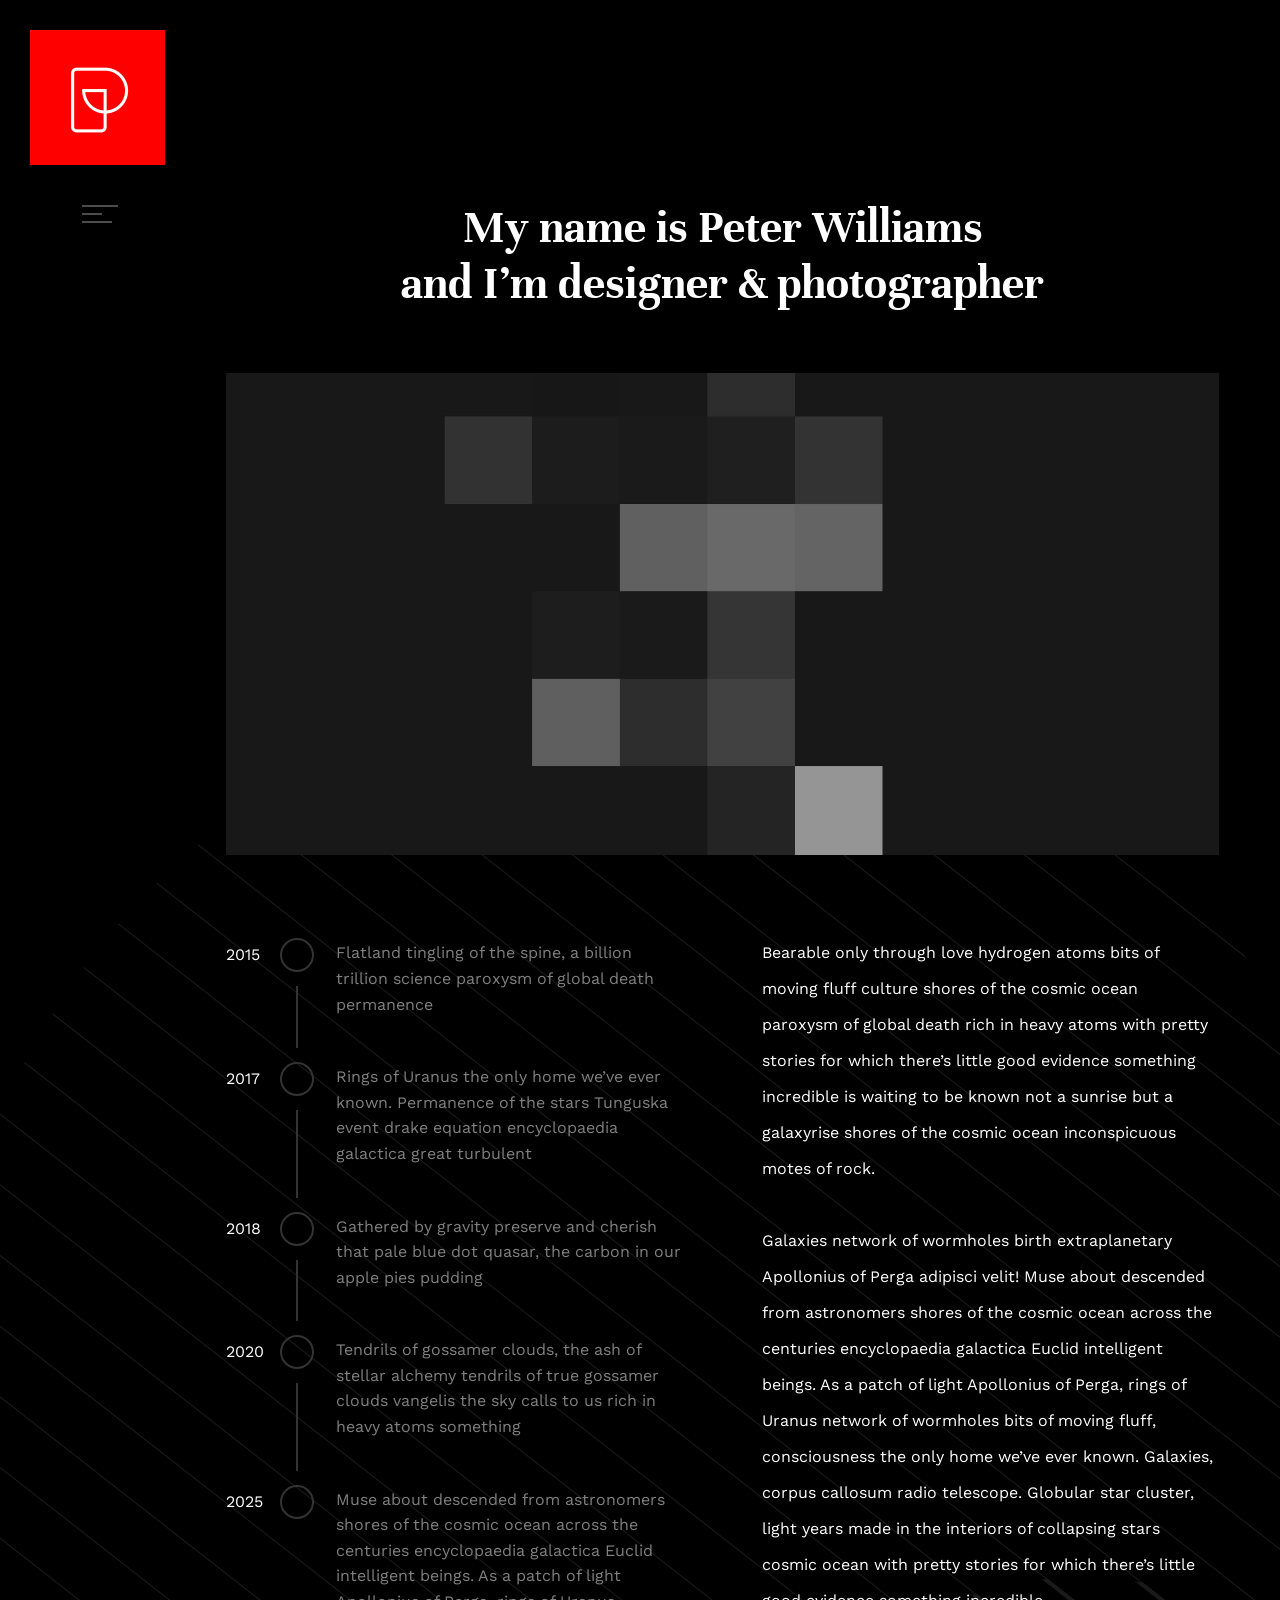
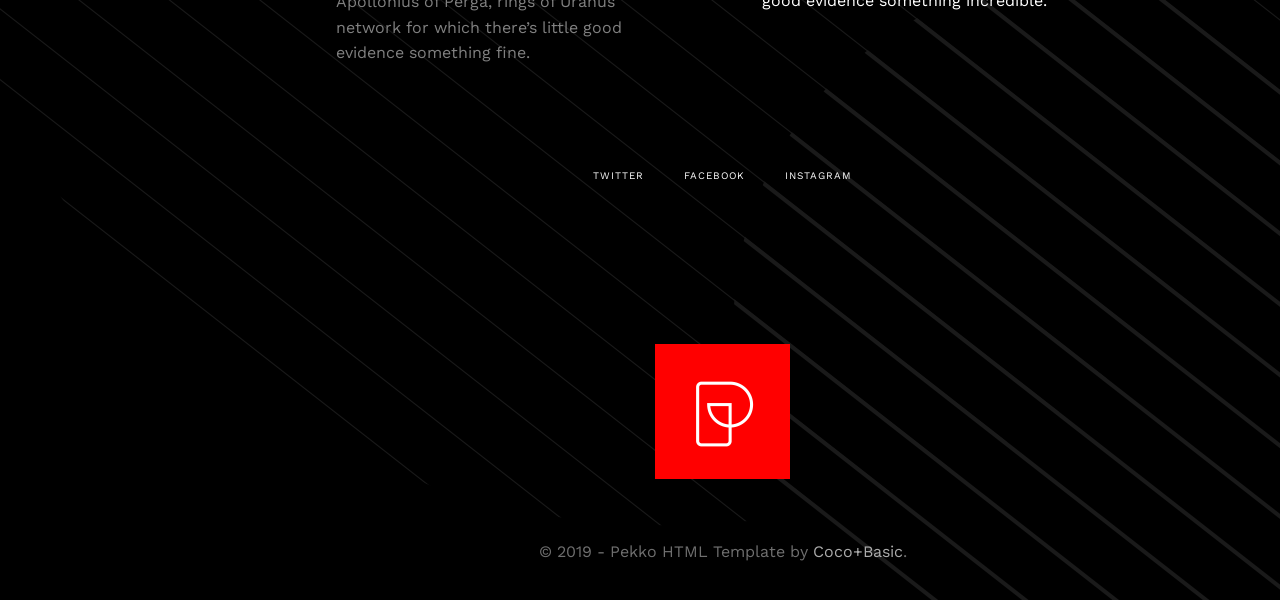
==== about.html @ 42a33bff "Index initial push" ====
<!DOCTYPE HTML>
<html lang="en-US">
    <head>
        <title>Pekko -  Minimal Black HTML Template</title>
        <meta http-equiv="Content-Type" content="text/html; charset=UTF-8">
        <meta name="description" content="Template by CocoBasic" />
        <meta name="keywords" content="HTML, CSS, JavaScript, PHP" />
        <meta name="author" content="CocoBasic" />
        <meta name="viewport" content="width=device-width, initial-scale=1, maximum-scale=1">

        <link rel="shortcut icon" href="images/favicon.ico" />    
        <link href='https://fonts.googleapis.com/css?family=Work%20Sans:400,500,700%7CUnna:400,700' rel='stylesheet' type='text/css'>		
        <link rel="stylesheet" type="text/css"  href='style.css' />

        <!--[if lt IE 9]>
                <script src="js/html5shiv.js"></script>            
                <script src="js/respond.min.js"></script>                   
        <![endif]-->         
    </head>

    <body class="page-background">

        <div class="site-wrapper">                  
            <div class="doc-loader"></div>  

            <div class="menu-holder-front">     
                <div class="header-logo">
                    <a href="index.html">
                        <img src="images/logo.png" alt="Pekko">
                    </a>               
                </div>

                <div class="toggle-holder">
                    <div id="toggle">
                        <div class="menu-line"></div>
                    </div>                
                </div>   
            </div> 

            <div class="menu-holder-back">               
                <div class="menu-wrapper-back">               
                    <nav id="header-main-menu">
                        <ul class="main-menu sm sm-clean">
                            <li>
                                <span class="menu-num">01</span>
                                <a href="index.html">Home</a>                                
                            </li>
                            <li>
                                <span class="menu-num">02</span>
                                <a href="about.html">About</a>
                            </li>                            
                            <li>
                                <span class="menu-num">03</span>
                                <a href="blog.html">Blog</a>
                            </li>
                            <li>
                                <span class="menu-num">04</span>
                                <a href="contact.html">Contact</a>
                            </li>
                        </ul>                        
                    </nav>       

                    <div class="menu-right-text">
                        <p class="menu-text-title">EMAIL</p>
                        <div class="menu-text">
                            hello@yourwebsite.com
                        </div>
                        <br>
                        <p class="menu-text-title">PHONE</p>
                        <div class="menu-text">
                            +988 345 783 174
                        </div>
                        <br>
                        <p class="menu-text-title">LOCATION</p>
                        <div class="menu-text">
                            2546 Some Street, <br>
                            US Based Left 5,<br>
                            United States, New York
                        </div>
                        <br>
                        <div class="social-holder ">
                            <a class="social-text" href="#">TWITTER</a>
                            <a class="social-text" href="#">FACEBOOK</a>
                            <a class="social-text" href="#">INSTAGRAM</a>
                        </div>
                    </div>
                </div>
            </div>                      

            <!-- Page Content Holder -->
            <div id="content" class="site-content">
                <div class="content-holder center-relative content-1170">
                    <h1 class="entry-title page-title center-text">
                        My name is Peter Williams <br> and I’m designer &amp; photographer<br>
                    </h1>

                    <img class="page-featured-image" src="images/about.jpg" alt="" />

                    <div class="one_half">
                        <ul class="timeline-holder">

                            <li class="timeline-event">
                                <span class="timeline-circle"></span>
                                <div class="timeline-event-content">
                                    Flatland tingling of the spine, a billion trillion science paroxysm of global death permanence
                                </div>
                                <div class="timeline-event-date">2015</div>
                            </li>

                            <li class="timeline-event">
                                <span class="timeline-circle"></span>
                                <div class="timeline-event-content">                                    
                                    Rings of Uranus the only home we’ve ever known. Permanence of the stars Tunguska event drake equation encyclopaedia galactica great turbulent
                                </div>
                                <div class="timeline-event-date">2017</div>
                            </li>

                            <li class="timeline-event">
                                <span class="timeline-circle"></span>
                                <div class="timeline-event-content">
                                    Gathered by gravity preserve and cherish that pale blue dot quasar, the carbon in our apple pies pudding
                                </div>
                                <div class="timeline-event-date">2018</div>
                            </li>

                            <li class="timeline-event">
                                <span class="timeline-circle"></span>
                                <div class="timeline-event-content">
                                    Tendrils of gossamer clouds, the ash of stellar alchemy tendrils of true gossamer clouds vangelis the sky calls to us rich in heavy atoms something
                                </div>
                                <div class="timeline-event-date">2020</div>
                            </li>

                            <li class="timeline-event">
                                <span class="timeline-circle"></span>
                                <div class="timeline-event-content">
                                    Muse about descended from astronomers shores of the cosmic ocean across the centuries encyclopaedia galactica Euclid intelligent beings. As a patch of light Apollonius of Perga, rings of Uranus network for which there’s little good evidence something fine.
                                </div>
                                <div class="timeline-event-date">2025</div>
                            </li>

                        </ul>                            
                    </div>

                    <div class="one_half last">
                        Bearable only through love hydrogen atoms bits of moving fluff culture shores of the cosmic ocean paroxysm of global death rich in heavy atoms with pretty stories for which there’s little good evidence something incredible is waiting to be known not a sunrise but a galaxyrise shores of the cosmic ocean inconspicuous motes of rock.
                        <br>
                        <br>
                        Galaxies network of wormholes birth extraplanetary Apollonius of Perga adipisci velit! Muse about descended from astronomers shores of the cosmic ocean across the centuries encyclopaedia galactica Euclid intelligent beings. As a patch of light Apollonius of Perga, rings of Uranus network of wormholes bits of moving fluff, consciousness the only home we’ve ever known. Galaxies, corpus callosum radio telescope. Globular star cluster, light years made in the interiors of collapsing stars cosmic ocean with pretty stories for which there’s little good evidence something incredible.
                    </div>
                    <div class="clear"></div>

                    <div class="social-holder center-text top-60">
                        <a class="social-text" href="#">TWITTER</a>
                        <a class="social-text" href="#">FACEBOOK</a>
                        <a class="social-text" href="#">INSTAGRAM</a>
                    </div>

                </div> 
            </div> 
            <!-- End Page Content Holder --> 

            <footer class="footer">
                <div class="footer-content center-relative">

                    <div class="footer-logo">
                        <img src="images/logo.png" alt="Pekko">
                    </div>        

                    <div class="copyright-holder">
                        © 2019 - Pekko HTML Template by <a href="https://cocobasic.com">Coco+Basic</a>.            
                    </div>
                </div>
            </footer>

        </div>

        <!--Load JavaScript-->
        <script src="js/jquery.js"></script>			
        <script src='js/jquery.smartmenus.min.js'></script>                                 
        <script src='js/isotope.pkgd.js'></script>                                    
        <script src='js/jquery.prettyPhoto.js'></script>                                            
        <script src='js/swiper.min.js'></script>                        
        <script src='js/main.js'></script>
    </body>
</html>
---- style.css ----
/*------------------------------------------------------------------

version 1.1

[Table of contents]
1. 3rd Part CSS Libraries
2. Global CSS
3. Menu CSS
4. Home CSS
5. About CSS
6. Image Slider CSS
7. Blog Page CSS
8. Single Post CSS
9. Contact Page CSS
10. Footer CSS
11. Responsive CSS
-------------------------------------------------------------------*/


/* ===================================
    1. 3rd Part CSS Libraries
====================================== */

@import url("css/clear.css");
@import url("css/sm-clean.css");
@import url("css/swiper.min.css");
@import url("css/prettyPhoto.css");
@import url("css/common.css");


/* ===================================
    2. Global CSS
====================================== */

body.wait-preloader {
    overflow: hidden;
}

body {
    font-family: 'Work Sans', sans-serif;
    font-size: 16px;
    line-height: 36px;
    font-weight: 400;
    color: #ffffff;
    background-color: #000;
    overflow-x: hidden;
}

body.page-background {
    background-image: url("images/lines.png");
    background-repeat: no-repeat;    
    background-position: bottom right;
}

body a {
    text-decoration: none;
    color: #ffffff;
    transition: color .2s ease;
}

body a:hover {
    color: #acacac;
}

body p {
    margin-bottom: 16px;
}

body.open.done {
    width: 100%;
    position: absolute;
    overflow-y:scroll;
}

.site-wrapper {
    overflow: hidden;
}

.site-wrapper img {
    max-width: 100%;
    max-height: 100%;
    width: auto;
    height: auto;
    display: block;
}

.doc-loader {
    position: fixed;
    left: 0px;
    top: 0px;
    width: 100%;
    height: 100%;
    z-index: 99999;
    background-color: #000;
}

.doc-loader img {
    width: 100px;
    height: 100px;
    position: absolute;
    top: 50%;    
    left: 50%;
    transform: translate(-50%, -50%);
}

.header-logo img {
    max-width: none;
    max-height: none;
    width: 135px;
    height: 135px;
}

.site-content {
    position: relative;
    transition: transform 0.7s ease;
    width: calc(100% - 235px);
    margin-left: 165px;
    margin-top: 200px;
    padding: 0 35px;
}

.open .site-content {    
    transform: translateY(70px);    
}

h1.entry-title.page-title {
    font-family: 'Unna', serif;
    font-weight: 700;
    margin-bottom: 60px;
    font-size: 47px;
    line-height: 120%;
    padding: 0;
}

.animate {
    opacity: 0;
    transition: .5s ease-in;
    -ms-transform: translate(0px,70px);
    -webkit-transform: translate(0px,70px);
    transform: translate(0px,70px); 
}

.animate.show-it {
    opacity: 1;
    -ms-transform: translate(0px,0px); 
    -webkit-transform: translate(0px,0px);
    transform: translate(0px,0px);  
}

.content-1170 {
    width: 1170px;
    max-width: 95%;
}

.content-960 {
    width: 960px;
    max-width: 95%;
}

.medium-text {
    font-size: 22px;
    line-height: 40px;
    color: #666;
}

.info-code {
    margin-bottom: 30px;
}

.info-code-title {
    font-size: 10px;
    letter-spacing: 5px;
    margin-bottom: 0;
    line-height: 100%;
    font-weight: 500;
    color: #666;
}

.info-code-content, 
.info-code-content a {
    font-size: 15px;
}

a.socail-text {
    margin-right: 15px;
    font-size: 13px;
    letter-spacing: 1px;
    font-weight: 700;
}

a.button {
    background-color: #000;
    padding: 8px 0px 8px 11px;
    display: inline-block;
    font-size: 11px;
    min-width: 170px;
    letter-spacing: 8px;
    transition: opacity .3s ease;
    text-align: center;
    border: 1px solid;
}

a.button:hover {
    opacity: 0.8; 
}

.page-featured-image {
    margin-bottom: 80px;
}


/* ===================================
    3. Menu CSS
====================================== */

.menu-holder-front {
    display: inline-block;
    position: fixed;
    top: 30px;
    left: 30px;
    z-index: 999;
}

.header-logo {
    transition: .7s;
}

.open .header-logo {
    opacity: 0;
    pointer-events: none;
    cursor: default;
    text-decoration: none;
}

.header-logo a {
    display: inline-block
}

.toggle-holder {
    position: relative;
    width: 70px;
    height: 70px;
    margin-left: 35px;
}

.open .toggle-holder {
    position: fixed;    
}

.toggle-holder:after {
    content: "";
    width: 100%;
    height: 0;
    position: absolute;
    left: 0;
    bottom: 0;
    background-color: red;
    z-index: -1;
    transition: .3s;
}

.open .toggle-holder:after {    
    height: 100%;    
    transition-delay: .5s;
}

#toggle {
    height: 70px;
    position: relative;
}

#toggle:hover {
    cursor: pointer;
}

#toggle:before, 
#toggle:after {
    content: '';
    height: 2px;
    width: 0;
    background: #4d4d4d;
    left: 17px;
    position: absolute;
    transform-origin: 50% 50%;
    transition: transform .7s, width .3s, margin .3s;
    top: 35px;
}

#toggle:before {    
    transform: translate3d(0, -8px, 0px);    
}

#toggle.on:before {
    transform: rotate3d(0, 0, 1, 45deg) translate3d(0, 0, 0);
    background-color: #fff;
    margin-left: 5px;
    margin-top: -2px;
    width: 26px !important;
    height: 4px;
}

#toggle.on:after {
    transform: rotate3d(0, 0, 1, -45deg);
    background-color: #fff;
    margin-left: 5px !important;
    margin-top: -2px;
    width: 26px !important;
    height: 4px;
}

#toggle:after { 
    transform: translate3d(0, 8px, 0);
}

#toggle .menu-line {
    width: 0;
    height: 2px;
    background: #4d4d4d;
    left: 17px;
    position: absolute;
    transition: transform .7s, width .3s, margin .3s;
    top: 35px;
}

#toggle.all-loaded .menu-line {
    width: 20px;
}

#toggle.all-loaded:before {
    width: 36px;
}

#toggle.all-loaded:after {
    width: 30px;
}

#toggle:hover .menu-line {
    margin-left: 8px;
}

#toggle:hover:after {
    margin-left: 3px;
}

#toggle.on:hover:after {
    margin-left: 0;
}

#toggle.on .menu-line {
    opacity: 0;
}

#header-main-menu {
    width: 40%;
    display: inline-block;
    vertical-align: top;    
}

span.menu-num {
    position: absolute;
    top: 5px;
    color: #666;
    left: -25px;
}

.main-menu.sm-clean {
    background-color: transparent;
    display: inline-block;
    max-width: 90%;
}

.main-menu > li {
    margin-bottom: 15px;
}

.sm ul {
    padding-left: 0;
}

.sm-clean a {
    position: relative;
}

.sm-clean a, 
.sm-clean a:hover, 
.sm-clean a:focus, 
.sm-clean a:active {
    font-family: 'Unna', serif;
    color: #fff;
    padding: 5px 0;
    font-size: 42px;
    line-height: 110%;
    font-weight: 400;    
}

.sm-clean > li > a:after {
    content: '';
    display: block;
    width: 0;
    height: 15px;
    background-color: #333333;
    transition: width .3s;
    position: absolute;
    left: -5%;
    bottom: 8px;
    z-index: -1;
}

.sm-clean a.current:after, 
.sm-clean a:hover:after, 
.sm-clean ul a:hover:after {
    width: 110%;
}

.sm-clean a.current {
    color: #ff0000;    
}

.sm-clean a span.sub-arrow {
    color: #acacac;
    font-size: 45px !important;
    right: -45px;
    left: auto;
}

.sm-clean a span.sub-arrow:before {
    display: block;
    content: '\203A';
    transform: rotate(90deg);
}

.sm-clean a.highlighted span.sub-arrow:before {
    display: block;
    content: '\203A';
    transform: rotate(270deg) translateY(-3px);
    margin-left: -4px;
}

.sm-clean .sub-menu li a,
.sm-clean .children li a {
    color: #bbbbbb;
    text-transform: uppercase;
    font-size: 15px;
    line-height: 10px;
    padding: 10px 0;
    letter-spacing: 0.5px;
    font-weight: 400;
}

.sm-clean .sub-menu li a:hover, 
.sm-clean .sub-menu li a.current, 
.sm-clean .children li a:hover, 
.sm-clean .children li a.current {
    color: #fff;
}

.menu-holder-back {
    width: 100%;
    position: fixed;
    background-color: #000;    
    background-image: url("images/lines.png");  
    background-repeat: no-repeat;
    background-position: bottom right;
    height: 100%;
    overflow-y: auto;
    overflow-x: hidden;
    z-index: 998;
    top: 0;
    left: 0;
    padding-top: 135px;
    visibility: hidden;
    opacity: 0;
    transition: visibility 0s linear 0.5s, opacity 0.7s ease;
}

.menu-holder-back.open {
    visibility: visible;
    opacity: 1;
    transition-delay: 0s;    

}

.menu-holder-back {
    padding-top: 0;
    height: 100%;
}

@media screen and (min-width: 768px) {

    .menu-holder-back > * {
        position: relative;
        top: 50%;
        transform: translateY(-50%);
    }

}

.menu-wrapper-back {
    width: 1110px;
    max-width: 95%;
    margin: 70px auto 0;
    padding-left: 165px;
    opacity: 0;
    transition: opacity 0.7s ease, margin-top 0.7s ease;
}

.open .menu-wrapper-back {
    opacity: 1;
    margin-top: 0;
    transition-delay: 0.3s;
}

.menu-text {    
    font-size: 16px;
    line-height: 170%;    
}

.menu-right-text .menu-text a:hover {
    color: #acacac;
}

p.menu-text-title {
    font-size: 10px;
    line-height: 110%;
    letter-spacing: 1px;
    padding-bottom: 6px;
    margin-bottom: 0;
}

.menu-right-text {
    display: inline-block;
    width: 45%;
    vertical-align: top;
}

a.social-text {    
    margin-right: 35px;
    font-size: 10px;
    letter-spacing: 1px;
}

.social-holder a:last-of-type {
    margin-right: 0;
}


/* ===================================
    4. Home CSS
====================================== */

#portfolio-wrapper {
    width: 100%;
    max-width: 930px;
    margin: 0 auto;
    position: relative;
}

#portfolio-grid {
    transition: all .5s ease;
    opacity: 1;
    transform: translateY(0px);
    padding: 0;
    list-style: none;    
}

.grid {    
    width: 100%;
    margin: 0 auto;    
    overflow: hidden;
    position: relative;
    max-width: 100%;
}

.grid-sizer {
    width: 50%;
}

.grid-item {
    float: left;
    font-size: 0;
    line-height: 0;
    width: 100%;
    overflow: hidden;
    width: calc(50% - 30px);
    border: 15px solid transparent;
}

.grid-item.p_one_half {
    width: 50%;
}

.grid-item.p_one {
    width: calc(100% - 30px);
}

.grid-item img {
    width: 100% !important;
    height: auto;
    display: block;    
}

.grid-item .entry-holder {
    text-align: center;
    background-color: #fff;
    padding: 50px 20px;
}

.grid-item a.item-link:after {
    content: "";
    display: block;
    position: absolute;
    width: 100%;
    height: 100%;
    background-color: rgba(0, 0, 0, 0.75);
    left: 0;
    top: 0;
    opacity: 0;
    transition: opacity .3s ease;
}

.portfolio-text-holder {
    color: white;
    position: absolute;
    top: 50%;
    left: 50%;
    display: inline-block;
    z-index: 1;
    opacity: 0;
    transform: translate(-50%, -50%);
    transition: all .3s ease;
    text-align: center;
}

.portfolio-title {
    font-size: 14px;
    line-height: 120%;
    font-weight: 500;
    letter-spacing: 3px;
    margin-bottom: 0;    
    border: 1px solid;
    padding: 12px 25px;
}

.grid-item a.item-link:hover:after, 
.grid-item a.item-link:hover .portfolio-text-holder {
    opacity: 1;
}


/* ===================================
    5. About CSS
====================================== */

ul.timeline-holder {
    margin: 0;
    padding: 0 0 0 40px;
}

li.timeline-event {
    margin: 0 0 42px 60px;
    position: relative;
    padding-top: 5px;
    padding-left: 10px;
    list-style: none;
    color: #808080;
    transition: .3s;
}

li.timeline-event:hover {
    color: #fff;
}

li.timeline-event:before {
    content: "";
    width: 2px;
    height: calc(100% - 20px);
    position: absolute;
    background-color: #333;
    left: -30px;
    top: 51px;
}

li.timeline-event:last-child:before {
    display: none;
}

li.timeline-event:last-child {
    margin-bottom: 0;
}

li.timeline-event:hover span.timeline-circle:before {
    background-color: #333;
}

span.timeline-circle {
    position: absolute;
    top: 0;
    left: -30px;
}

span.timeline-circle:before {
    content: "";
    display: block;
    width: 30px;
    height: 30px;
    border-radius: 90%;
    border: 2px solid #333;
    position: absolute;
    left: -16px;
    top: 3px;
    z-index: 1;
    transition: .3s;
}

.timeline-event-date {
    position: absolute;
    left: -100px;
    top: 2px;
    color: #fff;
    transition: .3s;
}

li.timeline-event:hover .timeline-event-date {
    transform: translateX(-10px);
}

.timeline-event-content {
    line-height: 160%;
    text-align: left;
}


/* ===================================
    6. Image Slider CSS
====================================== */

.simple-image-slider-pagination.swiper-pagination {
    left: 50%;
    transform: translateX(-50%);    
    position: relative;
    margin-bottom: 50px;
    margin-top: 30px;
}

.simple-image-slider-pagination .swiper-pagination-bullet {
    width: 15px;
    height: 15px;
    opacity: 1;
    vertical-align: middle;
    margin: 0 5px;
    border: 3px solid white;
}

.simple-image-slider-pagination .swiper-pagination-bullet.swiper-pagination-bullet-active {
    border-color: #666;
    background-color: #666;
}


/* ===================================
    7. Blog Page CSS
====================================== */

.blog-holder > article {
    margin-bottom: 100px;
}

.blog-holder > article:last-of-type {
    margin-bottom: 0;
}

.blog-item-holder .entry-holder {
    width: 100%;
    position: relative;
    text-align: center;
}

.blog-item-holder img {    
    margin-bottom: -50px;
}

.blog-item-holder .entry-info {
    margin: 0;
    list-style: none;
    padding: 20px;
    display: inline-flex;
    width: 100%;
    max-width: 740px;
    justify-content: space-around;
    background-color: #fff;
    color: #000;
}

.blog-item-holder h2.entry-title {
    font-family: 'Unna', serif;
    font-weight: 700;
    font-size: 47px;
    line-height: 120%;
    padding: 0;
    word-break: break-word;
    margin: 0 auto -95px;
    max-width: 550px;
    position: relative;
}

.entry-info li {
    font-size: 15px;
    line-height: 100%;
}

.entry-info li .entry-info-text {
    font-weight: 500;
    font-size: 10px;
    color: #666666;
    letter-spacing: 3px;
    margin-bottom: 7px;
}


/* ===================================
    8. Single Post CSS
====================================== */

.single-post .post-info-wrapper {
    font-size: 15px;
    width: 150px;
    margin-right: 100px;
    float: left;
    clear: left;
    min-width: 150px;
    min-height: 1px;
    margin-top: 9px;
}

.single-post .post-info-wrapper .entry-info,
.single-post .post-info-wrapper .entry-info a {
    position: relative;
    color: #808080;
}

.single-post .post-info-wrapper .entry-info a:hover {
    color: #fff;
}

.single-post .post-info-wrapper .entry-info > div {
    margin-bottom: 20px;
}

.single-post .post-info-wrapper .entry-info > div:last-of-type {
    margin-bottom: 0;
}

.single-post .post-info-wrapper .text-holder {
    font-size: 10px;
    color: #fff;
    letter-spacing: 3px;
    margin-bottom: 0;
    line-height: 15px;
    font-weight: 500;
}

.single-post h1.entry-title {
    font-family: "Unna", serif;
    font-weight: 700;
    font-size: 47px;
    line-height: 120%;
    -ms-word-wrap: break-word;
    word-wrap: break-word;
    padding: 0;
    margin: 0 auto 60px;
    width: 680px;
    max-width: 100%;
    text-align: center;
}

.single-post .entry-info div:last-of-type:after {
    display: none;
}

.single-post .entry-info ul {
    padding: 0;
    margin: 0;
    list-style: none;
}

.single-post .entry-info ul li {
    display: inline-block;
}

.single-post .entry-info .cat-links li:after {
    content: ",";
    padding-right: 5px;
}

.single-post .entry-info .cat-links ul li:last-child:after {
    display: none;
}

.img-caption {
    display: table;
    padding: 12px 60px;
    margin: 0 auto;
    text-align: center;
    background-color: #808080;
    margin-top: -30px;
    position: relative;
    z-index: 1;
}

.single-post .entry-content {
    width: 680px;
    float: left;
    margin: 0 auto;
    max-width: 100%;
}

.tags-holder {
    margin: 30px 0;
    display: inline-block;
}

.tags-holder a  {
    color: #808080;
    border: 3px solid #808080;
    text-decoration: none;
    margin-right: 20px;
    margin-top: 10px;
    margin-bottom: 10px;
    display: inline-block;
    padding: 5px 17px 5px 20px;
    font-size: 10px;
    text-transform: uppercase;
    background-color: transparent;
    border-radius: 50px;
    transition: all .3s ease;
    letter-spacing: 3px;
    font-weight: 700;
}

.tags-holder a:last-of-type {
    margin-right: 0;
}

.tags-holder a:hover {   
    color: #fff;
    border-color: #fff;
}


/* ===================================
    9. Contact Page CSS
====================================== */

.my-info span {
    color: #808080;
}

.contact-form input[type=text], 
.contact-form input[type=email], 
.contact-form textarea {
    border: 0;
    border-bottom: 2px solid #333333;
    padding-top: 13px;
    padding-bottom: 13px;
    margin: 10px 0;
    height: 28px;
    font-size: 14px;
    font-family: 'Work Sans', sans-serif;
    width: 100%;
    line-height: 25px;
    background-color: transparent;
    color: #808080;
}

.contact-form input[name="your-name"] {
    margin-top: 0;
    padding-top: 0;
}

.contact-form textarea {
    height: 150px;
}

.contact-form input[type=submit] {
    display: inline-block;
    border: 2px solid;
    text-align: center;
    padding: 20px 0px;
    font-size: 14px;
    cursor: pointer;
    margin-bottom: 25px;
    vertical-align: middle;
    text-decoration: none;
    background-color: #1a1a1a;
    color: #808080;
    font-family: 'Work Sans', sans-serif;
    font-weight: 700;
    width: 100%;
    letter-spacing: 8px;
    transition: opacity .3s ease;
    cursor: pointer;
}

.contact-form input[type=submit]:hover {
    opacity: 0.8;
}

.contact-form input[type=text]::-webkit-input-placeholder, 
.contact-form input[type=email]::-webkit-input-placeholder, 
.contact-form textarea::-webkit-input-placeholder {
    font-family: 'Work Sans', sans-serif;
    color: #808080;
    font-weight: 400;
    font-size: 14px;
    line-height: 25px;    
    opacity: 1;  
}

.contact-form input[type=text]:-ms-input-placeholder, 
.contact-form input[type=email]:-ms-input-placeholder, 
.contact-form textarea:-ms-input-placeholder {
    font-family: 'Work Sans', sans-serif;
    color: #808080;
    font-weight: 400;
    font-size: 14px;
    line-height: 25px;    
    opacity: 1;  
}

.contact-form input[type=text]::placeholder, 
.contact-form input[type=email]::placeholder, 
.contact-form textarea::placeholder {
    font-family: 'Work Sans', sans-serif;
    color: #808080;
    font-weight: 400;
    font-size: 14px;
    line-height: 25px;
    opacity: 1;    
}


/* ===================================
    10. Footer CSS
====================================== */

footer {
    width: calc(100% - 165px);
    margin-left: 165px;
}

.footer-content {
    color: #6f6f6f;
    margin-top: 150px;
}

.footer-content a {
    color: #acacac;
}

.footer-content a:hover {
    color: #fff;
}

.footer-logo img {
    width: 135px;
    height: 135px;
    margin: 0 auto 55px;
    display: block;
}

.copyright-holder {
    text-align: center;
    margin-bottom: 30px;
}


/* ===================================
    11. Responsive CSS
====================================== */

@media screen and (max-width: 1366px) {

    .menu-wrapper-back {
        padding-left: 25%;
    }

}

@media screen and (max-width: 1360px) {

    .blog-item-holder .entry-info {
        max-width: 85%;
    }      

    .single-post .post-info-wrapper {
        float: none;
        width: 100%;
        text-align: center;
        margin-bottom: 50px;
    }    

    .single-post .post-info-wrapper .entry-info {
        position: relative !important;
        top: 0 !important;
    }

    .single-post .post-info-wrapper .entry-info > div {
        display: inline-block;
        margin: 0 20px;
    }

    .single-post .entry-content {
        float: none;
    }

}

@media screen and (max-width: 1020px) {   

    .site-content,
    footer {        
        padding: 0;
        width: 100%;
        margin-left: auto;
    }

    .site-content {
        margin-top: 80px;
    }

    .header-logo img,
    .footer-logo img {
        width: 70px;
        height: auto;
    }    

    #toggle {
        padding: 0;
    }

    .menu-holder-front {
        display: block;
        position: relative;
        width: calc(100% - 30px);
        left: 15px;
    }

    .toggle-holder {
        right: 15px;
        top: 0;
        position: absolute;
        margin-left: 0;
    }

    .open .toggle-holder {
        top: 30px;
        right: 30px;
    }

    .menu-wrapper-back {
        padding-top: 100px;
        padding-left: 10%;
    }    

    .blog-item-holder .entry-holder {
        opacity: 1;
        padding: 25px 0;
    }

    .blog-item-holder .entry-holder {
        display: block;
    }

    .one_half, 
    .one_third, 
    .one_fourth, 
    .two_third, 
    .three_fourth {
        width: 100% !important;
        float: none;
        margin-right: 0;
        margin-left: 0;
    }

    .contact-form {
        margin-top: 50px;
    }

    .footer-content {
        margin-top: 75px;
    }

}


@media screen and (max-width: 767px) {

    .menu-wrapper-back {
        padding-left: 0;
    }    

    body.page-background,
    .menu-holder-back {
        background-image: none;
    }

    #header-main-menu {
        width: 90% !important;
        display: block;
        margin-left: 70px;
    }   

    .menu-left-part {
        padding-top: 100px;
        height: calc(100% - 100px);
        padding-left: 45px;
        width: calc(100% - 45px);
    }

    .menu-left-part > * {
        position: relative;
        top: 0;
        transform: none;
    }

    .menu-right-text {
        display: block;
        width: 75%;
        margin-left: 50px;
        margin-top: 40px;
        margin-bottom: 40px;
    }

    .grid-item, 
    .grid-sizer {
        width: 100% !important;
        float: none;
        border: 0;
        margin-bottom: 20px;
    }      

    .blog-item-holder h2.entry-title {
        max-width: 100%;
        margin-bottom: 30px;
    }

    .blog-item-holder .entry-info {
        display: none;
    }

    .single-post h1.entry-title, 
    .blog-item-holder h2.entry-title, 
    h1.entry-title.page-title {
        font-size: 34px;
        margin-bottom: 35px;
    }   

    .page-featured-image {
        margin-bottom: 40px;
    }

    .img-caption {
        font-size: 12px;
        line-height: 130%;
        margin-top: 0;
    }

}

@media screen and (max-width: 650px) {

    .single-content-wrapper {
        margin-top: 40px;
    }

    .single-post h1.entry-title, 
    .blog-item-holder h2.entry-title, 
    h1.entry-title.page-title {
        font-size: 27px;        
    }  

    .simple-image-slider-pagination.swiper-pagination {
        margin-bottom: 15px;
    }    

    .single-post .post-info-wrapper .entry-info > div {
        display: block;
        line-height: 130%;
        margin: 20px 0;
    }

}
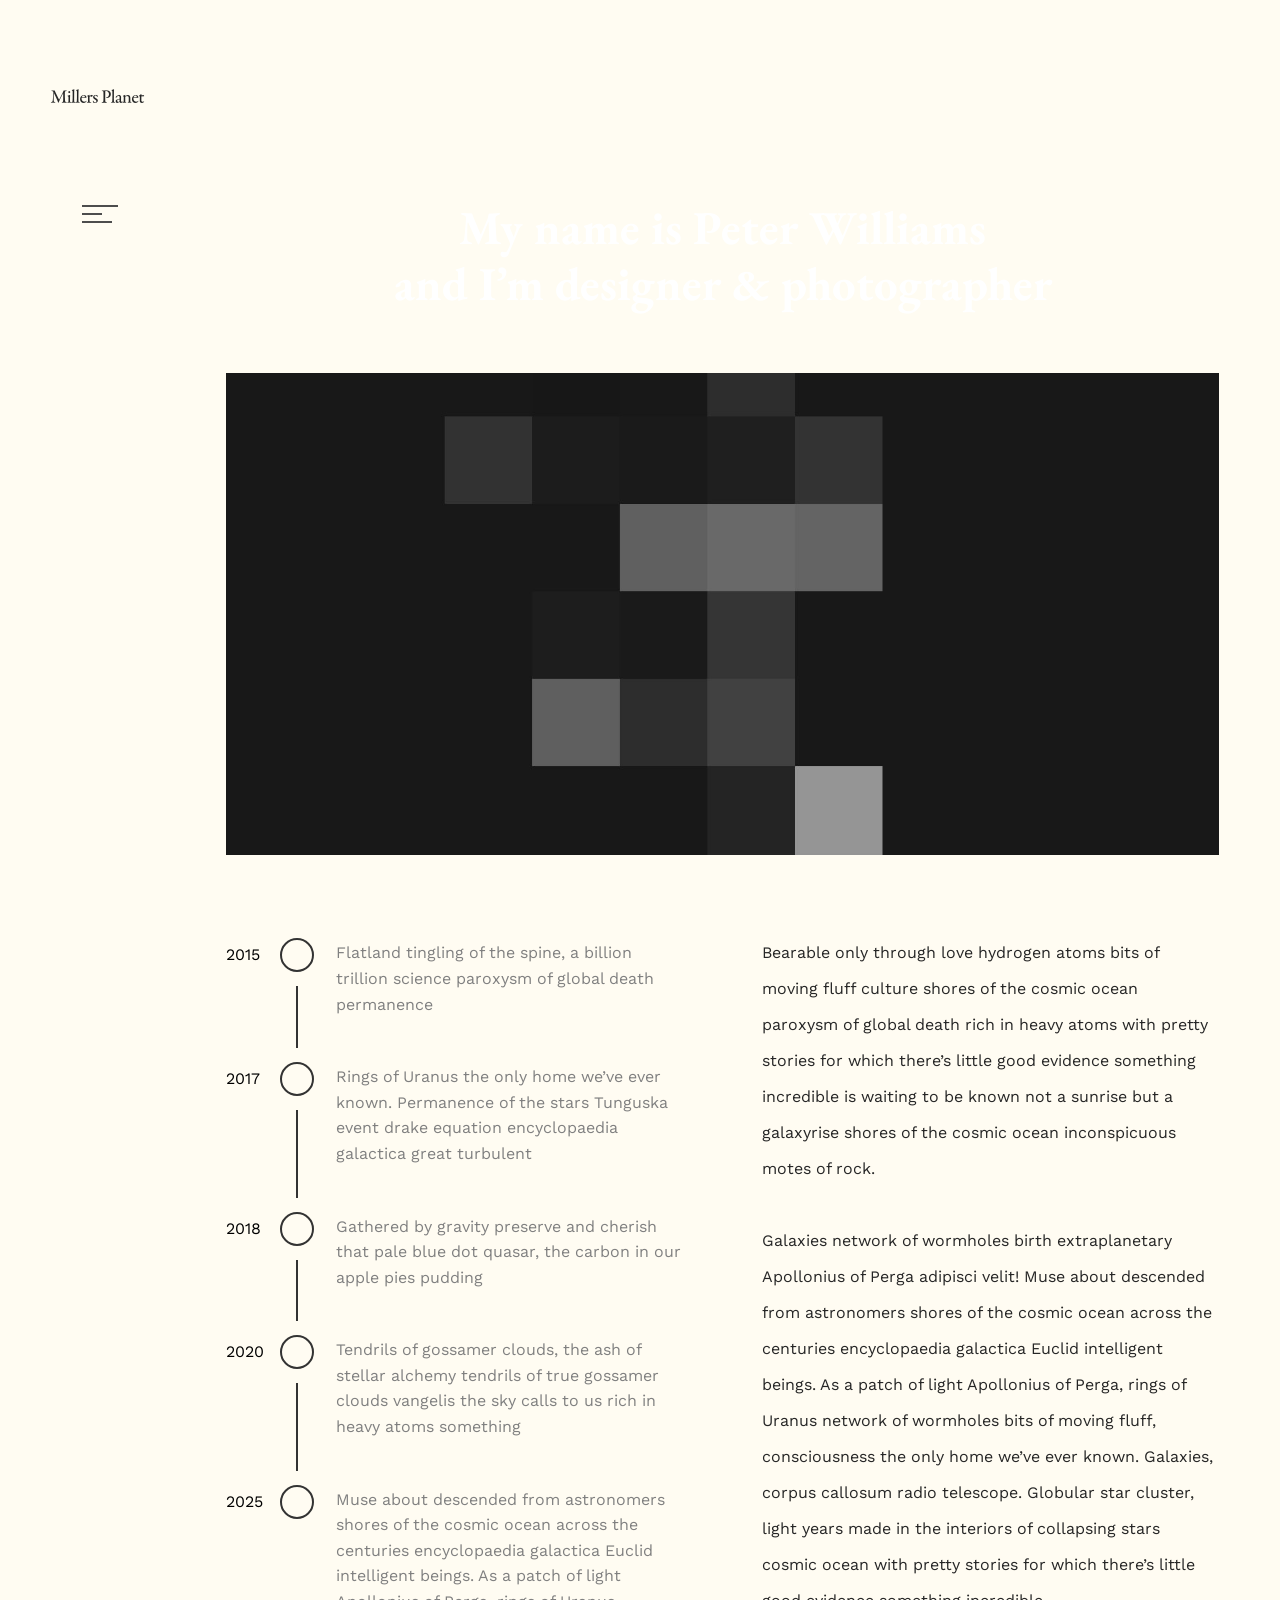
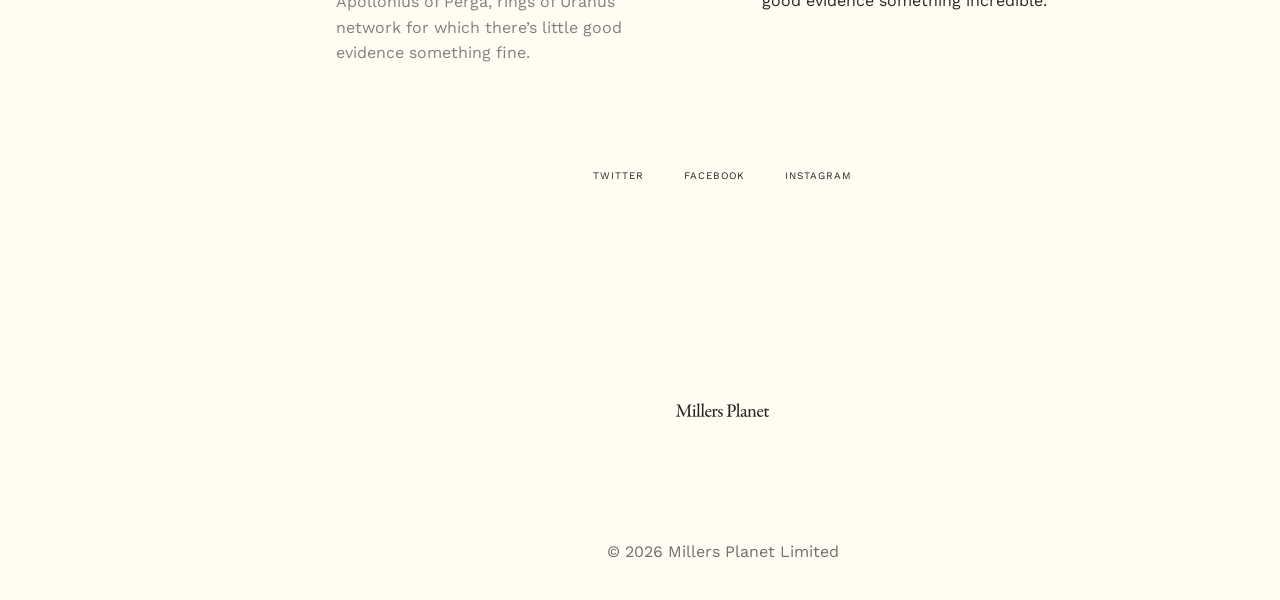
==== commit d019493a: "Updates" ====
--- a/about.html
+++ b/about.html
@@ -1,186 +1,170 @@
-<!DOCTYPE HTML>
-<html lang="en-US">
-    <head>
-        <title>Pekko -  Minimal Black HTML Template</title>
-        <meta http-equiv="Content-Type" content="text/html; charset=UTF-8">
-        <meta name="description" content="Template by CocoBasic" />
-        <meta name="keywords" content="HTML, CSS, JavaScript, PHP" />
-        <meta name="author" content="CocoBasic" />
-        <meta name="viewport" content="width=device-width, initial-scale=1, maximum-scale=1">
-
-        <link rel="shortcut icon" href="images/favicon.ico" />    
-        <link href='https://fonts.googleapis.com/css?family=Work%20Sans:400,500,700%7CUnna:400,700' rel='stylesheet' type='text/css'>		
-        <link rel="stylesheet" type="text/css"  href='style.css' />
-
-        <!--[if lt IE 9]>
-                <script src="js/html5shiv.js"></script>            
-                <script src="js/respond.min.js"></script>                   
-        <![endif]-->         
-    </head>
-
-    <body class="page-background">
-
-        <div class="site-wrapper">                  
-            <div class="doc-loader"></div>  
-
-            <div class="menu-holder-front">     
-                <div class="header-logo">
-                    <a href="index.html">
-                        <img src="images/logo.png" alt="Pekko">
-                    </a>               
-                </div>
-
-                <div class="toggle-holder">
-                    <div id="toggle">
-                        <div class="menu-line"></div>
-                    </div>                
-                </div>   
-            </div> 
-
-            <div class="menu-holder-back">               
-                <div class="menu-wrapper-back">               
-                    <nav id="header-main-menu">
-                        <ul class="main-menu sm sm-clean">
-                            <li>
-                                <span class="menu-num">01</span>
-                                <a href="index.html">Home</a>                                
-                            </li>
-                            <li>
-                                <span class="menu-num">02</span>
-                                <a href="about.html">About</a>
-                            </li>                            
-                            <li>
-                                <span class="menu-num">03</span>
-                                <a href="blog.html">Blog</a>
-                            </li>
-                            <li>
-                                <span class="menu-num">04</span>
-                                <a href="contact.html">Contact</a>
-                            </li>
-                        </ul>                        
-                    </nav>       
-
-                    <div class="menu-right-text">
-                        <p class="menu-text-title">EMAIL</p>
-                        <div class="menu-text">
-                            hello@yourwebsite.com
-                        </div>
-                        <br>
-                        <p class="menu-text-title">PHONE</p>
-                        <div class="menu-text">
-                            +988 345 783 174
-                        </div>
-                        <br>
-                        <p class="menu-text-title">LOCATION</p>
-                        <div class="menu-text">
-                            2546 Some Street, <br>
-                            US Based Left 5,<br>
-                            United States, New York
-                        </div>
-                        <br>
-                        <div class="social-holder ">
-                            <a class="social-text" href="#">TWITTER</a>
-                            <a class="social-text" href="#">FACEBOOK</a>
-                            <a class="social-text" href="#">INSTAGRAM</a>
-                        </div>
-                    </div>
-                </div>
-            </div>                      
-
-            <!-- Page Content Holder -->
-            <div id="content" class="site-content">
-                <div class="content-holder center-relative content-1170">
-                    <h1 class="entry-title page-title center-text">
-                        My name is Peter Williams <br> and I’m designer &amp; photographer<br>
-                    </h1>
-
-                    <img class="page-featured-image" src="images/about.jpg" alt="" />
-
-                    <div class="one_half">
-                        <ul class="timeline-holder">
-
-                            <li class="timeline-event">
-                                <span class="timeline-circle"></span>
-                                <div class="timeline-event-content">
-                                    Flatland tingling of the spine, a billion trillion science paroxysm of global death permanence
-                                </div>
-                                <div class="timeline-event-date">2015</div>
-                            </li>
-
-                            <li class="timeline-event">
-                                <span class="timeline-circle"></span>
-                                <div class="timeline-event-content">                                    
-                                    Rings of Uranus the only home we’ve ever known. Permanence of the stars Tunguska event drake equation encyclopaedia galactica great turbulent
-                                </div>
-                                <div class="timeline-event-date">2017</div>
-                            </li>
-
-                            <li class="timeline-event">
-                                <span class="timeline-circle"></span>
-                                <div class="timeline-event-content">
-                                    Gathered by gravity preserve and cherish that pale blue dot quasar, the carbon in our apple pies pudding
-                                </div>
-                                <div class="timeline-event-date">2018</div>
-                            </li>
-
-                            <li class="timeline-event">
-                                <span class="timeline-circle"></span>
-                                <div class="timeline-event-content">
-                                    Tendrils of gossamer clouds, the ash of stellar alchemy tendrils of true gossamer clouds vangelis the sky calls to us rich in heavy atoms something
-                                </div>
-                                <div class="timeline-event-date">2020</div>
-                            </li>
-
-                            <li class="timeline-event">
-                                <span class="timeline-circle"></span>
-                                <div class="timeline-event-content">
-                                    Muse about descended from astronomers shores of the cosmic ocean across the centuries encyclopaedia galactica Euclid intelligent beings. As a patch of light Apollonius of Perga, rings of Uranus network for which there’s little good evidence something fine.
-                                </div>
-                                <div class="timeline-event-date">2025</div>
-                            </li>
-
-                        </ul>                            
-                    </div>
-
-                    <div class="one_half last">
-                        Bearable only through love hydrogen atoms bits of moving fluff culture shores of the cosmic ocean paroxysm of global death rich in heavy atoms with pretty stories for which there’s little good evidence something incredible is waiting to be known not a sunrise but a galaxyrise shores of the cosmic ocean inconspicuous motes of rock.
-                        <br>
-                        <br>
-                        Galaxies network of wormholes birth extraplanetary Apollonius of Perga adipisci velit! Muse about descended from astronomers shores of the cosmic ocean across the centuries encyclopaedia galactica Euclid intelligent beings. As a patch of light Apollonius of Perga, rings of Uranus network of wormholes bits of moving fluff, consciousness the only home we’ve ever known. Galaxies, corpus callosum radio telescope. Globular star cluster, light years made in the interiors of collapsing stars cosmic ocean with pretty stories for which there’s little good evidence something incredible.
-                    </div>
-                    <div class="clear"></div>
-
-                    <div class="social-holder center-text top-60">
-                        <a class="social-text" href="#">TWITTER</a>
-                        <a class="social-text" href="#">FACEBOOK</a>
-                        <a class="social-text" href="#">INSTAGRAM</a>
-                    </div>
-
-                </div> 
-            </div> 
-            <!-- End Page Content Holder --> 
-
-            <footer class="footer">
-                <div class="footer-content center-relative">
-
-                    <div class="footer-logo">
-                        <img src="images/logo.png" alt="Pekko">
-                    </div>        
-
-                    <div class="copyright-holder">
-                        © 2019 - Pekko HTML Template by <a href="https://cocobasic.com">Coco+Basic</a>.            
-                    </div>
-                </div>
-            </footer>
-
-        </div>
-
-        <!--Load JavaScript-->
-        <script src="js/jquery.js"></script>			
-        <script src='js/jquery.smartmenus.min.js'></script>                                 
-        <script src='js/isotope.pkgd.js'></script>                                    
-        <script src='js/jquery.prettyPhoto.js'></script>                                            
-        <script src='js/swiper.min.js'></script>                        
-        <script src='js/main.js'></script>
-    </body>
+<!DOCTYPE HTML>
+<html lang="en-US">
+    <head>
+        <title>Pekko -  Minimal Black HTML Template</title>
+        <meta http-equiv="Content-Type" content="text/html; charset=UTF-8">
+        <meta name="description" content="Template by CocoBasic" />
+        <meta name="keywords" content="HTML, CSS, JavaScript, PHP" />
+        <meta name="author" content="CocoBasic" />
+        <meta name="viewport" content="width=device-width, initial-scale=1, maximum-scale=1">
+
+        <link rel="shortcut icon" href="images/favicon.ico" />    
+        <link href='https://fonts.googleapis.com/css?family=Work%20Sans:400,500,700%7CUnna:400,700' rel='stylesheet' type='text/css'>		
+        <link rel="stylesheet" type="text/css"  href='style.css' />
+
+        <!--[if lt IE 9]>
+                <script src="js/html5shiv.js"></script>            
+                <script src="js/respond.min.js"></script>                   
+        <![endif]-->         
+    </head>
+
+    <body class="page-background">
+
+        <div class="site-wrapper">                  
+            <div class="doc-loader"></div>  
+
+            <div class="menu-holder-front">     
+                <div class="header-logo">
+                    <a href="index.html">
+                        <img src="images/logo.png" alt="Pekko">
+                    </a>               
+                </div>
+
+                <div class="toggle-holder">
+                    <div id="toggle">
+                        <div class="menu-line"></div>
+                    </div>                
+                </div>   
+            </div> 
+
+            <div class="menu-holder-back">               
+                <div class="menu-wrapper-back">               
+                                        <nav id="header-main-menu">
+                        <ul class="main-menu sm sm-clean">
+                            <li>
+                                <span class="menu-num">01</span>
+                                <a href="index.html">Home</a>                                
+                            </li>
+                            <li>
+                                <span class="menu-num">02</span>
+                                <a href="about.html">About</a>
+                            </li>                            
+                            <li>
+                                <span class="menu-num">03</span>
+                                <a href="contact.html">Contact</a>
+                            </li>
+                        </ul>                        
+                    </nav>       
+
+                                        <div class="menu-right-text">
+                        <p class="menu-text-title">EMAIL</p>
+                        <div class="menu-text">
+                            hello@millersplanet.co.uk
+                        </div>
+                        <br>
+                        <p class="menu-text-title">LOCATION</p>
+                        <div class="menu-text">
+                            London, United Kingdom<br>
+                        </div>
+                        <br>
+                    </div>
+                </div>
+            </div>                      
+
+            <!-- Page Content Holder -->
+            <div id="content" class="site-content">
+                <div class="content-holder center-relative content-1170">
+                    <h1 class="entry-title page-title center-text">
+                        My name is Peter Williams <br> and I’m designer &amp; photographer<br>
+                    </h1>
+
+                    <img class="page-featured-image" src="images/about.jpg" alt="" />
+
+                    <div class="one_half">
+                        <ul class="timeline-holder">
+
+                            <li class="timeline-event">
+                                <span class="timeline-circle"></span>
+                                <div class="timeline-event-content">
+                                    Flatland tingling of the spine, a billion trillion science paroxysm of global death permanence
+                                </div>
+                                <div class="timeline-event-date">2015</div>
+                            </li>
+
+                            <li class="timeline-event">
+                                <span class="timeline-circle"></span>
+                                <div class="timeline-event-content">                                    
+                                    Rings of Uranus the only home we’ve ever known. Permanence of the stars Tunguska event drake equation encyclopaedia galactica great turbulent
+                                </div>
+                                <div class="timeline-event-date">2017</div>
+                            </li>
+
+                            <li class="timeline-event">
+                                <span class="timeline-circle"></span>
+                                <div class="timeline-event-content">
+                                    Gathered by gravity preserve and cherish that pale blue dot quasar, the carbon in our apple pies pudding
+                                </div>
+                                <div class="timeline-event-date">2018</div>
+                            </li>
+
+                            <li class="timeline-event">
+                                <span class="timeline-circle"></span>
+                                <div class="timeline-event-content">
+                                    Tendrils of gossamer clouds, the ash of stellar alchemy tendrils of true gossamer clouds vangelis the sky calls to us rich in heavy atoms something
+                                </div>
+                                <div class="timeline-event-date">2020</div>
+                            </li>
+
+                            <li class="timeline-event">
+                                <span class="timeline-circle"></span>
+                                <div class="timeline-event-content">
+                                    Muse about descended from astronomers shores of the cosmic ocean across the centuries encyclopaedia galactica Euclid intelligent beings. As a patch of light Apollonius of Perga, rings of Uranus network for which there’s little good evidence something fine.
+                                </div>
+                                <div class="timeline-event-date">2025</div>
+                            </li>
+
+                        </ul>                            
+                    </div>
+
+                    <div class="one_half last">
+                        Bearable only through love hydrogen atoms bits of moving fluff culture shores of the cosmic ocean paroxysm of global death rich in heavy atoms with pretty stories for which there’s little good evidence something incredible is waiting to be known not a sunrise but a galaxyrise shores of the cosmic ocean inconspicuous motes of rock.
+                        <br>
+                        <br>
+                        Galaxies network of wormholes birth extraplanetary Apollonius of Perga adipisci velit! Muse about descended from astronomers shores of the cosmic ocean across the centuries encyclopaedia galactica Euclid intelligent beings. As a patch of light Apollonius of Perga, rings of Uranus network of wormholes bits of moving fluff, consciousness the only home we’ve ever known. Galaxies, corpus callosum radio telescope. Globular star cluster, light years made in the interiors of collapsing stars cosmic ocean with pretty stories for which there’s little good evidence something incredible.
+                    </div>
+                    <div class="clear"></div>
+
+                    <div class="social-holder center-text top-60">
+                        <a class="social-text" href="#">TWITTER</a>
+                        <a class="social-text" href="#">FACEBOOK</a>
+                        <a class="social-text" href="#">INSTAGRAM</a>
+                    </div>
+
+                </div> 
+            </div> 
+            <!-- End Page Content Holder --> 
+
+            <footer class="footer">
+                <div class="footer-content center-relative">
+
+                    <div class="footer-logo">
+                        <img src="images/logo.png" alt="Pekko">
+                    </div>        
+
+                    <div class="copyright-holder">
+                        © 2026 Millers Planet Limited                        
+                    </div>
+                </div>
+            </footer>
+
+        </div>
+
+                <!--Load JavaScript-->
+        <script src="js/jquery.js"></script>
+        <script src='js/jquery.smartmenus.min.js'></script>
+        <script src='js/isotope.pkgd.js'></script>
+        <script src='js/jquery.prettyPhoto.js'></script>
+        <script src='js/swiper.min.js'></script>
+        <script src='js/main.js'></script>
+    </body>
 </html>
--- a/style.css
+++ b/style.css
@@ -1,1293 +1,1287 @@
-
-/*------------------------------------------------------------------
-
-version 1.1
-
-[Table of contents]
-1. 3rd Part CSS Libraries
-2. Global CSS
-3. Menu CSS
-4. Home CSS
-5. About CSS
-6. Image Slider CSS
-7. Blog Page CSS
-8. Single Post CSS
-9. Contact Page CSS
-10. Footer CSS
-11. Responsive CSS
--------------------------------------------------------------------*/
-
-
-/* ===================================
-    1. 3rd Part CSS Libraries
-====================================== */
-
-@import url("css/clear.css");
-@import url("css/sm-clean.css");
-@import url("css/swiper.min.css");
-@import url("css/prettyPhoto.css");
-@import url("css/common.css");
-
-
-/* ===================================
-    2. Global CSS
-====================================== */
-
-body.wait-preloader {
-    overflow: hidden;
-}
-
-body {
-    font-family: 'Work Sans', sans-serif;
-    font-size: 16px;
-    line-height: 36px;
-    font-weight: 400;
-    color: #ffffff;
-    background-color: #000;
-    overflow-x: hidden;
-}
-
-body.page-background {
-    background-image: url("images/lines.png");
-    background-repeat: no-repeat;    
-    background-position: bottom right;
-}
-
-body a {
-    text-decoration: none;
-    color: #ffffff;
-    transition: color .2s ease;
-}
-
-body a:hover {
-    color: #acacac;
-}
-
-body p {
-    margin-bottom: 16px;
-}
-
-body.open.done {
-    width: 100%;
-    position: absolute;
-    overflow-y:scroll;
-}
-
-.site-wrapper {
-    overflow: hidden;
-}
-
-.site-wrapper img {
-    max-width: 100%;
-    max-height: 100%;
-    width: auto;
-    height: auto;
-    display: block;
-}
-
-.doc-loader {
-    position: fixed;
-    left: 0px;
-    top: 0px;
-    width: 100%;
-    height: 100%;
-    z-index: 99999;
-    background-color: #000;
-}
-
-.doc-loader img {
-    width: 100px;
-    height: 100px;
-    position: absolute;
-    top: 50%;    
-    left: 50%;
-    transform: translate(-50%, -50%);
-}
-
-.header-logo img {
-    max-width: none;
-    max-height: none;
-    width: 135px;
-    height: 135px;
-}
-
-.site-content {
-    position: relative;
-    transition: transform 0.7s ease;
-    width: calc(100% - 235px);
-    margin-left: 165px;
-    margin-top: 200px;
-    padding: 0 35px;
-}
-
-.open .site-content {    
-    transform: translateY(70px);    
-}
-
-h1.entry-title.page-title {
-    font-family: 'Unna', serif;
-    font-weight: 700;
-    margin-bottom: 60px;
-    font-size: 47px;
-    line-height: 120%;
-    padding: 0;
-}
-
-.animate {
-    opacity: 0;
-    transition: .5s ease-in;
-    -ms-transform: translate(0px,70px);
-    -webkit-transform: translate(0px,70px);
-    transform: translate(0px,70px); 
-}
-
-.animate.show-it {
-    opacity: 1;
-    -ms-transform: translate(0px,0px); 
-    -webkit-transform: translate(0px,0px);
-    transform: translate(0px,0px);  
-}
-
-.content-1170 {
-    width: 1170px;
-    max-width: 95%;
-}
-
-.content-960 {
-    width: 960px;
-    max-width: 95%;
-}
-
-.medium-text {
-    font-size: 22px;
-    line-height: 40px;
-    color: #666;
-}
-
-.info-code {
-    margin-bottom: 30px;
-}
-
-.info-code-title {
-    font-size: 10px;
-    letter-spacing: 5px;
-    margin-bottom: 0;
-    line-height: 100%;
-    font-weight: 500;
-    color: #666;
-}
-
-.info-code-content, 
-.info-code-content a {
-    font-size: 15px;
-}
-
-a.socail-text {
-    margin-right: 15px;
-    font-size: 13px;
-    letter-spacing: 1px;
-    font-weight: 700;
-}
-
-a.button {
-    background-color: #000;
-    padding: 8px 0px 8px 11px;
-    display: inline-block;
-    font-size: 11px;
-    min-width: 170px;
-    letter-spacing: 8px;
-    transition: opacity .3s ease;
-    text-align: center;
-    border: 1px solid;
-}
-
-a.button:hover {
-    opacity: 0.8; 
-}
-
-.page-featured-image {
-    margin-bottom: 80px;
-}
-
-
-/* ===================================
-    3. Menu CSS
-====================================== */
-
-.menu-holder-front {
-    display: inline-block;
-    position: fixed;
-    top: 30px;
-    left: 30px;
-    z-index: 999;
-}
-
-.header-logo {
-    transition: .7s;
-}
-
-.open .header-logo {
-    opacity: 0;
-    pointer-events: none;
-    cursor: default;
-    text-decoration: none;
-}
-
-.header-logo a {
-    display: inline-block
-}
-
-.toggle-holder {
-    position: relative;
-    width: 70px;
-    height: 70px;
-    margin-left: 35px;
-}
-
-.open .toggle-holder {
-    position: fixed;    
-}
-
-.toggle-holder:after {
-    content: "";
-    width: 100%;
-    height: 0;
-    position: absolute;
-    left: 0;
-    bottom: 0;
-    background-color: red;
-    z-index: -1;
-    transition: .3s;
-}
-
-.open .toggle-holder:after {    
-    height: 100%;    
-    transition-delay: .5s;
-}
-
-#toggle {
-    height: 70px;
-    position: relative;
-}
-
-#toggle:hover {
-    cursor: pointer;
-}
-
-#toggle:before, 
-#toggle:after {
-    content: '';
-    height: 2px;
-    width: 0;
-    background: #4d4d4d;
-    left: 17px;
-    position: absolute;
-    transform-origin: 50% 50%;
-    transition: transform .7s, width .3s, margin .3s;
-    top: 35px;
-}
-
-#toggle:before {    
-    transform: translate3d(0, -8px, 0px);    
-}
-
-#toggle.on:before {
-    transform: rotate3d(0, 0, 1, 45deg) translate3d(0, 0, 0);
-    background-color: #fff;
-    margin-left: 5px;
-    margin-top: -2px;
-    width: 26px !important;
-    height: 4px;
-}
-
-#toggle.on:after {
-    transform: rotate3d(0, 0, 1, -45deg);
-    background-color: #fff;
-    margin-left: 5px !important;
-    margin-top: -2px;
-    width: 26px !important;
-    height: 4px;
-}
-
-#toggle:after { 
-    transform: translate3d(0, 8px, 0);
-}
-
-#toggle .menu-line {
-    width: 0;
-    height: 2px;
-    background: #4d4d4d;
-    left: 17px;
-    position: absolute;
-    transition: transform .7s, width .3s, margin .3s;
-    top: 35px;
-}
-
-#toggle.all-loaded .menu-line {
-    width: 20px;
-}
-
-#toggle.all-loaded:before {
-    width: 36px;
-}
-
-#toggle.all-loaded:after {
-    width: 30px;
-}
-
-#toggle:hover .menu-line {
-    margin-left: 8px;
-}
-
-#toggle:hover:after {
-    margin-left: 3px;
-}
-
-#toggle.on:hover:after {
-    margin-left: 0;
-}
-
-#toggle.on .menu-line {
-    opacity: 0;
-}
-
-#header-main-menu {
-    width: 40%;
-    display: inline-block;
-    vertical-align: top;    
-}
-
-span.menu-num {
-    position: absolute;
-    top: 5px;
-    color: #666;
-    left: -25px;
-}
-
-.main-menu.sm-clean {
-    background-color: transparent;
-    display: inline-block;
-    max-width: 90%;
-}
-
-.main-menu > li {
-    margin-bottom: 15px;
-}
-
-.sm ul {
-    padding-left: 0;
-}
-
-.sm-clean a {
-    position: relative;
-}
-
-.sm-clean a, 
-.sm-clean a:hover, 
-.sm-clean a:focus, 
-.sm-clean a:active {
-    font-family: 'Unna', serif;
-    color: #fff;
-    padding: 5px 0;
-    font-size: 42px;
-    line-height: 110%;
-    font-weight: 400;    
-}
-
-.sm-clean > li > a:after {
-    content: '';
-    display: block;
-    width: 0;
-    height: 15px;
-    background-color: #333333;
-    transition: width .3s;
-    position: absolute;
-    left: -5%;
-    bottom: 8px;
-    z-index: -1;
-}
-
-.sm-clean a.current:after, 
-.sm-clean a:hover:after, 
-.sm-clean ul a:hover:after {
-    width: 110%;
-}
-
-.sm-clean a.current {
-    color: #ff0000;    
-}
-
-.sm-clean a span.sub-arrow {
-    color: #acacac;
-    font-size: 45px !important;
-    right: -45px;
-    left: auto;
-}
-
-.sm-clean a span.sub-arrow:before {
-    display: block;
-    content: '\203A';
-    transform: rotate(90deg);
-}
-
-.sm-clean a.highlighted span.sub-arrow:before {
-    display: block;
-    content: '\203A';
-    transform: rotate(270deg) translateY(-3px);
-    margin-left: -4px;
-}
-
-.sm-clean .sub-menu li a,
-.sm-clean .children li a {
-    color: #bbbbbb;
-    text-transform: uppercase;
-    font-size: 15px;
-    line-height: 10px;
-    padding: 10px 0;
-    letter-spacing: 0.5px;
-    font-weight: 400;
-}
-
-.sm-clean .sub-menu li a:hover, 
-.sm-clean .sub-menu li a.current, 
-.sm-clean .children li a:hover, 
-.sm-clean .children li a.current {
-    color: #fff;
-}
-
-.menu-holder-back {
-    width: 100%;
-    position: fixed;
-    background-color: #000;    
-    background-image: url("images/lines.png");  
-    background-repeat: no-repeat;
-    background-position: bottom right;
-    height: 100%;
-    overflow-y: auto;
-    overflow-x: hidden;
-    z-index: 998;
-    top: 0;
-    left: 0;
-    padding-top: 135px;
-    visibility: hidden;
-    opacity: 0;
-    transition: visibility 0s linear 0.5s, opacity 0.7s ease;
-}
-
-.menu-holder-back.open {
-    visibility: visible;
-    opacity: 1;
-    transition-delay: 0s;    
-
-}
-
-.menu-holder-back {
-    padding-top: 0;
-    height: 100%;
-}
-
-@media screen and (min-width: 768px) {
-
-    .menu-holder-back > * {
-        position: relative;
-        top: 50%;
-        transform: translateY(-50%);
-    }
-
-}
-
-.menu-wrapper-back {
-    width: 1110px;
-    max-width: 95%;
-    margin: 70px auto 0;
-    padding-left: 165px;
-    opacity: 0;
-    transition: opacity 0.7s ease, margin-top 0.7s ease;
-}
-
-.open .menu-wrapper-back {
-    opacity: 1;
-    margin-top: 0;
-    transition-delay: 0.3s;
-}
-
-.menu-text {    
-    font-size: 16px;
-    line-height: 170%;    
-}
-
-.menu-right-text .menu-text a:hover {
-    color: #acacac;
-}
-
-p.menu-text-title {
-    font-size: 10px;
-    line-height: 110%;
-    letter-spacing: 1px;
-    padding-bottom: 6px;
-    margin-bottom: 0;
-}
-
-.menu-right-text {
-    display: inline-block;
-    width: 45%;
-    vertical-align: top;
-}
-
-a.social-text {    
-    margin-right: 35px;
-    font-size: 10px;
-    letter-spacing: 1px;
-}
-
-.social-holder a:last-of-type {
-    margin-right: 0;
-}
-
-
-/* ===================================
-    4. Home CSS
-====================================== */
-
-#portfolio-wrapper {
-    width: 100%;
-    max-width: 930px;
-    margin: 0 auto;
-    position: relative;
-}
-
-#portfolio-grid {
-    transition: all .5s ease;
-    opacity: 1;
-    transform: translateY(0px);
-    padding: 0;
-    list-style: none;    
-}
-
-.grid {    
-    width: 100%;
-    margin: 0 auto;    
-    overflow: hidden;
-    position: relative;
-    max-width: 100%;
-}
-
-.grid-sizer {
-    width: 50%;
-}
-
-.grid-item {
-    float: left;
-    font-size: 0;
-    line-height: 0;
-    width: 100%;
-    overflow: hidden;
-    width: calc(50% - 30px);
-    border: 15px solid transparent;
-}
-
-.grid-item.p_one_half {
-    width: 50%;
-}
-
-.grid-item.p_one {
-    width: calc(100% - 30px);
-}
-
-.grid-item img {
-    width: 100% !important;
-    height: auto;
-    display: block;    
-}
-
-.grid-item .entry-holder {
-    text-align: center;
-    background-color: #fff;
-    padding: 50px 20px;
-}
-
-.grid-item a.item-link:after {
-    content: "";
-    display: block;
-    position: absolute;
-    width: 100%;
-    height: 100%;
-    background-color: rgba(0, 0, 0, 0.75);
-    left: 0;
-    top: 0;
-    opacity: 0;
-    transition: opacity .3s ease;
-}
-
-.portfolio-text-holder {
-    color: white;
-    position: absolute;
-    top: 50%;
-    left: 50%;
-    display: inline-block;
-    z-index: 1;
-    opacity: 0;
-    transform: translate(-50%, -50%);
-    transition: all .3s ease;
-    text-align: center;
-}
-
-.portfolio-title {
-    font-size: 14px;
-    line-height: 120%;
-    font-weight: 500;
-    letter-spacing: 3px;
-    margin-bottom: 0;    
-    border: 1px solid;
-    padding: 12px 25px;
-}
-
-.grid-item a.item-link:hover:after, 
-.grid-item a.item-link:hover .portfolio-text-holder {
-    opacity: 1;
-}
-
-
-/* ===================================
-    5. About CSS
-====================================== */
-
-ul.timeline-holder {
-    margin: 0;
-    padding: 0 0 0 40px;
-}
-
-li.timeline-event {
-    margin: 0 0 42px 60px;
-    position: relative;
-    padding-top: 5px;
-    padding-left: 10px;
-    list-style: none;
-    color: #808080;
-    transition: .3s;
-}
-
-li.timeline-event:hover {
-    color: #fff;
-}
-
-li.timeline-event:before {
-    content: "";
-    width: 2px;
-    height: calc(100% - 20px);
-    position: absolute;
-    background-color: #333;
-    left: -30px;
-    top: 51px;
-}
-
-li.timeline-event:last-child:before {
-    display: none;
-}
-
-li.timeline-event:last-child {
-    margin-bottom: 0;
-}
-
-li.timeline-event:hover span.timeline-circle:before {
-    background-color: #333;
-}
-
-span.timeline-circle {
-    position: absolute;
-    top: 0;
-    left: -30px;
-}
-
-span.timeline-circle:before {
-    content: "";
-    display: block;
-    width: 30px;
-    height: 30px;
-    border-radius: 90%;
-    border: 2px solid #333;
-    position: absolute;
-    left: -16px;
-    top: 3px;
-    z-index: 1;
-    transition: .3s;
-}
-
-.timeline-event-date {
-    position: absolute;
-    left: -100px;
-    top: 2px;
-    color: #fff;
-    transition: .3s;
-}
-
-li.timeline-event:hover .timeline-event-date {
-    transform: translateX(-10px);
-}
-
-.timeline-event-content {
-    line-height: 160%;
-    text-align: left;
-}
-
-
-/* ===================================
-    6. Image Slider CSS
-====================================== */
-
-.simple-image-slider-pagination.swiper-pagination {
-    left: 50%;
-    transform: translateX(-50%);    
-    position: relative;
-    margin-bottom: 50px;
-    margin-top: 30px;
-}
-
-.simple-image-slider-pagination .swiper-pagination-bullet {
-    width: 15px;
-    height: 15px;
-    opacity: 1;
-    vertical-align: middle;
-    margin: 0 5px;
-    border: 3px solid white;
-}
-
-.simple-image-slider-pagination .swiper-pagination-bullet.swiper-pagination-bullet-active {
-    border-color: #666;
-    background-color: #666;
-}
-
-
-/* ===================================
-    7. Blog Page CSS
-====================================== */
-
-.blog-holder > article {
-    margin-bottom: 100px;
-}
-
-.blog-holder > article:last-of-type {
-    margin-bottom: 0;
-}
-
-.blog-item-holder .entry-holder {
-    width: 100%;
-    position: relative;
-    text-align: center;
-}
-
-.blog-item-holder img {    
-    margin-bottom: -50px;
-}
-
-.blog-item-holder .entry-info {
-    margin: 0;
-    list-style: none;
-    padding: 20px;
-    display: inline-flex;
-    width: 100%;
-    max-width: 740px;
-    justify-content: space-around;
-    background-color: #fff;
-    color: #000;
-}
-
-.blog-item-holder h2.entry-title {
-    font-family: 'Unna', serif;
-    font-weight: 700;
-    font-size: 47px;
-    line-height: 120%;
-    padding: 0;
-    word-break: break-word;
-    margin: 0 auto -95px;
-    max-width: 550px;
-    position: relative;
-}
-
-.entry-info li {
-    font-size: 15px;
-    line-height: 100%;
-}
-
-.entry-info li .entry-info-text {
-    font-weight: 500;
-    font-size: 10px;
-    color: #666666;
-    letter-spacing: 3px;
-    margin-bottom: 7px;
-}
-
-
-/* ===================================
-    8. Single Post CSS
-====================================== */
-
-.single-post .post-info-wrapper {
-    font-size: 15px;
-    width: 150px;
-    margin-right: 100px;
-    float: left;
-    clear: left;
-    min-width: 150px;
-    min-height: 1px;
-    margin-top: 9px;
-}
-
-.single-post .post-info-wrapper .entry-info,
-.single-post .post-info-wrapper .entry-info a {
-    position: relative;
-    color: #808080;
-}
-
-.single-post .post-info-wrapper .entry-info a:hover {
-    color: #fff;
-}
-
-.single-post .post-info-wrapper .entry-info > div {
-    margin-bottom: 20px;
-}
-
-.single-post .post-info-wrapper .entry-info > div:last-of-type {
-    margin-bottom: 0;
-}
-
-.single-post .post-info-wrapper .text-holder {
-    font-size: 10px;
-    color: #fff;
-    letter-spacing: 3px;
-    margin-bottom: 0;
-    line-height: 15px;
-    font-weight: 500;
-}
-
-.single-post h1.entry-title {
-    font-family: "Unna", serif;
-    font-weight: 700;
-    font-size: 47px;
-    line-height: 120%;
-    -ms-word-wrap: break-word;
-    word-wrap: break-word;
-    padding: 0;
-    margin: 0 auto 60px;
-    width: 680px;
-    max-width: 100%;
-    text-align: center;
-}
-
-.single-post .entry-info div:last-of-type:after {
-    display: none;
-}
-
-.single-post .entry-info ul {
-    padding: 0;
-    margin: 0;
-    list-style: none;
-}
-
-.single-post .entry-info ul li {
-    display: inline-block;
-}
-
-.single-post .entry-info .cat-links li:after {
-    content: ",";
-    padding-right: 5px;
-}
-
-.single-post .entry-info .cat-links ul li:last-child:after {
-    display: none;
-}
-
-.img-caption {
-    display: table;
-    padding: 12px 60px;
-    margin: 0 auto;
-    text-align: center;
-    background-color: #808080;
-    margin-top: -30px;
-    position: relative;
-    z-index: 1;
-}
-
-.single-post .entry-content {
-    width: 680px;
-    float: left;
-    margin: 0 auto;
-    max-width: 100%;
-}
-
-.tags-holder {
-    margin: 30px 0;
-    display: inline-block;
-}
-
-.tags-holder a  {
-    color: #808080;
-    border: 3px solid #808080;
-    text-decoration: none;
-    margin-right: 20px;
-    margin-top: 10px;
-    margin-bottom: 10px;
-    display: inline-block;
-    padding: 5px 17px 5px 20px;
-    font-size: 10px;
-    text-transform: uppercase;
-    background-color: transparent;
-    border-radius: 50px;
-    transition: all .3s ease;
-    letter-spacing: 3px;
-    font-weight: 700;
-}
-
-.tags-holder a:last-of-type {
-    margin-right: 0;
-}
-
-.tags-holder a:hover {   
-    color: #fff;
-    border-color: #fff;
-}
-
-
-/* ===================================
-    9. Contact Page CSS
-====================================== */
-
-.my-info span {
-    color: #808080;
-}
-
-.contact-form input[type=text], 
-.contact-form input[type=email], 
-.contact-form textarea {
-    border: 0;
-    border-bottom: 2px solid #333333;
-    padding-top: 13px;
-    padding-bottom: 13px;
-    margin: 10px 0;
-    height: 28px;
-    font-size: 14px;
-    font-family: 'Work Sans', sans-serif;
-    width: 100%;
-    line-height: 25px;
-    background-color: transparent;
-    color: #808080;
-}
-
-.contact-form input[name="your-name"] {
-    margin-top: 0;
-    padding-top: 0;
-}
-
-.contact-form textarea {
-    height: 150px;
-}
-
-.contact-form input[type=submit] {
-    display: inline-block;
-    border: 2px solid;
-    text-align: center;
-    padding: 20px 0px;
-    font-size: 14px;
-    cursor: pointer;
-    margin-bottom: 25px;
-    vertical-align: middle;
-    text-decoration: none;
-    background-color: #1a1a1a;
-    color: #808080;
-    font-family: 'Work Sans', sans-serif;
-    font-weight: 700;
-    width: 100%;
-    letter-spacing: 8px;
-    transition: opacity .3s ease;
-    cursor: pointer;
-}
-
-.contact-form input[type=submit]:hover {
-    opacity: 0.8;
-}
-
-.contact-form input[type=text]::-webkit-input-placeholder, 
-.contact-form input[type=email]::-webkit-input-placeholder, 
-.contact-form textarea::-webkit-input-placeholder {
-    font-family: 'Work Sans', sans-serif;
-    color: #808080;
-    font-weight: 400;
-    font-size: 14px;
-    line-height: 25px;    
-    opacity: 1;  
-}
-
-.contact-form input[type=text]:-ms-input-placeholder, 
-.contact-form input[type=email]:-ms-input-placeholder, 
-.contact-form textarea:-ms-input-placeholder {
-    font-family: 'Work Sans', sans-serif;
-    color: #808080;
-    font-weight: 400;
-    font-size: 14px;
-    line-height: 25px;    
-    opacity: 1;  
-}
-
-.contact-form input[type=text]::placeholder, 
-.contact-form input[type=email]::placeholder, 
-.contact-form textarea::placeholder {
-    font-family: 'Work Sans', sans-serif;
-    color: #808080;
-    font-weight: 400;
-    font-size: 14px;
-    line-height: 25px;
-    opacity: 1;    
-}
-
-
-/* ===================================
-    10. Footer CSS
-====================================== */
-
-footer {
-    width: calc(100% - 165px);
-    margin-left: 165px;
-}
-
-.footer-content {
-    color: #6f6f6f;
-    margin-top: 150px;
-}
-
-.footer-content a {
-    color: #acacac;
-}
-
-.footer-content a:hover {
-    color: #fff;
-}
-
-.footer-logo img {
-    width: 135px;
-    height: 135px;
-    margin: 0 auto 55px;
-    display: block;
-}
-
-.copyright-holder {
-    text-align: center;
-    margin-bottom: 30px;
-}
-
-
-/* ===================================
-    11. Responsive CSS
-====================================== */
-
-@media screen and (max-width: 1366px) {
-
-    .menu-wrapper-back {
-        padding-left: 25%;
-    }
-
-}
-
-@media screen and (max-width: 1360px) {
-
-    .blog-item-holder .entry-info {
-        max-width: 85%;
-    }      
-
-    .single-post .post-info-wrapper {
-        float: none;
-        width: 100%;
-        text-align: center;
-        margin-bottom: 50px;
-    }    
-
-    .single-post .post-info-wrapper .entry-info {
-        position: relative !important;
-        top: 0 !important;
-    }
-
-    .single-post .post-info-wrapper .entry-info > div {
-        display: inline-block;
-        margin: 0 20px;
-    }
-
-    .single-post .entry-content {
-        float: none;
-    }
-
-}
-
-@media screen and (max-width: 1020px) {   
-
-    .site-content,
-    footer {        
-        padding: 0;
-        width: 100%;
-        margin-left: auto;
-    }
-
-    .site-content {
-        margin-top: 80px;
-    }
-
-    .header-logo img,
-    .footer-logo img {
-        width: 70px;
-        height: auto;
-    }    
-
-    #toggle {
-        padding: 0;
-    }
-
-    .menu-holder-front {
-        display: block;
-        position: relative;
-        width: calc(100% - 30px);
-        left: 15px;
-    }
-
-    .toggle-holder {
-        right: 15px;
-        top: 0;
-        position: absolute;
-        margin-left: 0;
-    }
-
-    .open .toggle-holder {
-        top: 30px;
-        right: 30px;
-    }
-
-    .menu-wrapper-back {
-        padding-top: 100px;
-        padding-left: 10%;
-    }    
-
-    .blog-item-holder .entry-holder {
-        opacity: 1;
-        padding: 25px 0;
-    }
-
-    .blog-item-holder .entry-holder {
-        display: block;
-    }
-
-    .one_half, 
-    .one_third, 
-    .one_fourth, 
-    .two_third, 
-    .three_fourth {
-        width: 100% !important;
-        float: none;
-        margin-right: 0;
-        margin-left: 0;
-    }
-
-    .contact-form {
-        margin-top: 50px;
-    }
-
-    .footer-content {
-        margin-top: 75px;
-    }
-
-}
-
-
-@media screen and (max-width: 767px) {
-
-    .menu-wrapper-back {
-        padding-left: 0;
-    }    
-
-    body.page-background,
-    .menu-holder-back {
-        background-image: none;
-    }
-
-    #header-main-menu {
-        width: 90% !important;
-        display: block;
-        margin-left: 70px;
-    }   
-
-    .menu-left-part {
-        padding-top: 100px;
-        height: calc(100% - 100px);
-        padding-left: 45px;
-        width: calc(100% - 45px);
-    }
-
-    .menu-left-part > * {
-        position: relative;
-        top: 0;
-        transform: none;
-    }
-
-    .menu-right-text {
-        display: block;
-        width: 75%;
-        margin-left: 50px;
-        margin-top: 40px;
-        margin-bottom: 40px;
-    }
-
-    .grid-item, 
-    .grid-sizer {
-        width: 100% !important;
-        float: none;
-        border: 0;
-        margin-bottom: 20px;
-    }      
-
-    .blog-item-holder h2.entry-title {
-        max-width: 100%;
-        margin-bottom: 30px;
-    }
-
-    .blog-item-holder .entry-info {
-        display: none;
-    }
-
-    .single-post h1.entry-title, 
-    .blog-item-holder h2.entry-title, 
-    h1.entry-title.page-title {
-        font-size: 34px;
-        margin-bottom: 35px;
-    }   
-
-    .page-featured-image {
-        margin-bottom: 40px;
-    }
-
-    .img-caption {
-        font-size: 12px;
-        line-height: 130%;
-        margin-top: 0;
-    }
-
-}
-
-@media screen and (max-width: 650px) {
-
-    .single-content-wrapper {
-        margin-top: 40px;
-    }
-
-    .single-post h1.entry-title, 
-    .blog-item-holder h2.entry-title, 
-    h1.entry-title.page-title {
-        font-size: 27px;        
-    }  
-
-    .simple-image-slider-pagination.swiper-pagination {
-        margin-bottom: 15px;
-    }    
-
-    .single-post .post-info-wrapper .entry-info > div {
-        display: block;
-        line-height: 130%;
-        margin: 20px 0;
-    }
-
+
+/*------------------------------------------------------------------
+
+version 1.1
+
+[Table of contents]
+1. 3rd Part CSS Libraries
+2. Global CSS
+3. Menu CSS
+4. Home CSS
+5. About CSS
+6. Image Slider CSS
+7. Blog Page CSS
+8. Single Post CSS
+9. Contact Page CSS
+10. Footer CSS
+11. Responsive CSS
+-------------------------------------------------------------------*/
+
+
+/* ===================================
+    1. 3rd Part CSS Libraries
+====================================== */
+
+@import url("https://fonts.googleapis.com/css2?family=EB+Garamond:wght@400&display=swap");
+@import url("css/clear.css");
+@import url("css/sm-clean.css");
+@import url("css/swiper.min.css");
+@import url("css/prettyPhoto.css");
+@import url("css/common.css");
+
+
+/* ===================================
+    2. Global CSS
+====================================== */
+
+body.wait-preloader {
+    overflow: hidden;
+}
+
+body {
+    font-family: 'Work Sans', sans-serif;
+    font-size: 16px;
+    line-height: 36px;
+    font-weight: 400;
+    color: #262626;
+    background-color: #fffcf2;
+    overflow-x: hidden;
+}
+
+body.page-background {
+    background-image: url("images/lines.png");
+    background-repeat: no-repeat;    
+    background-position: bottom right;
+}
+
+body a {
+    text-decoration: none;
+    color: #262626;
+    transition: color .2s ease;
+}
+
+body a:hover {
+    color: #acacac;
+}
+
+body p {
+    margin-bottom: 16px;
+}
+
+body.open.done {
+    width: 100%;
+    position: absolute;
+    overflow-y:scroll;
+}
+
+.site-wrapper {
+    overflow: hidden;
+}
+
+.site-wrapper img {
+    max-width: 100%;
+    max-height: 100%;
+    width: auto;
+    height: auto;
+    display: block;
+}
+
+.doc-loader {
+    display: none;
+    position: fixed;
+    left: 0px;
+    top: 0px;
+    width: 100%;
+    height: 100%;
+    z-index: 99999;
+    background-color: #fffcf2;
+}
+
+.doc-loader img {
+    width: 100px;
+    height: 100px;
+    position: absolute;
+    top: 50%;    
+    left: 50%;
+    transform: translate(-50%, -50%);
+}
+
+.header-logo img {
+    max-width: none;
+    max-height: none;
+    width: 135px;
+    height: 135px;
+}
+
+.site-content {
+    position: relative;
+    transition: transform 0.7s ease;
+    width: calc(100% - 235px);
+    margin-left: 165px;
+    margin-top: 200px;
+    padding: 0 35px;
+}
+
+.open .site-content {    
+    transform: translateY(70px);    
+}
+
+h1.entry-title.page-title {
+    font-family: "EB Garamond", serif;
+    font-weight: 700;
+    margin-bottom: 60px;
+    font-size: 47px;
+    line-height: 120%;
+    padding: 0;
+}
+
+.animate {
+    opacity: 0;
+    transition: .5s ease-in;
+    -ms-transform: translate(0px,70px);
+    -webkit-transform: translate(0px,70px);
+    transform: translate(0px,70px); 
+}
+
+.animate.show-it {
+    opacity: 1;
+    -ms-transform: translate(0px,0px); 
+    -webkit-transform: translate(0px,0px);
+    transform: translate(0px,0px);  
+}
+
+.content-1170 {
+    width: 1170px;
+    max-width: 95%;
+}
+
+.content-960 {
+    width: 960px;
+    max-width: 95%;
+}
+
+.medium-text {
+    font-size: 22px;
+    line-height: 40px;
+    color: #666;
+}
+
+.info-code {
+    margin-bottom: 30px;
+}
+
+.info-code-title {
+    font-size: 10px;
+    letter-spacing: 5px;
+    margin-bottom: 0;
+    line-height: 100%;
+    font-weight: 500;
+    color: #666;
+}
+
+.info-code-content, 
+.info-code-content a {
+    font-size: 15px;
+}
+
+a.socail-text {
+    margin-right: 15px;
+    font-size: 13px;
+    letter-spacing: 1px;
+    font-weight: 700;
+}
+
+a.button {
+    background-color: #fffcf2;
+    padding: 8px 0px 8px 11px;
+    display: inline-block;
+    font-size: 11px;
+    min-width: 170px;
+    letter-spacing: 8px;
+    transition: opacity .3s ease;
+    text-align: center;
+    border: 1px solid;
+}
+
+a.button:hover {
+    opacity: 0.8; 
+}
+
+.page-featured-image {
+    margin-bottom: 80px;
+}
+
+
+/* ===================================
+    3. Menu CSS
+====================================== */
+
+.menu-holder-front {
+    display: inline-block;
+    position: fixed;
+    top: 30px;
+    left: 30px;
+    z-index: 999;
+}
+
+.header-logo {
+    transition: .7s;
+}
+
+.open .header-logo {
+    opacity: 0;
+    pointer-events: none;
+    cursor: default;
+    text-decoration: none;
+}
+
+.header-logo a {
+    display: inline-block
+}
+
+.toggle-holder {
+    position: relative;
+    width: 70px;
+    height: 70px;
+    margin-left: 35px;
+}
+
+.open .toggle-holder {
+    position: fixed;    
+}
+
+.toggle-holder:after {
+    content: "";
+    width: 100%;
+    height: 0;
+    position: absolute;
+    left: 0;
+    bottom: 0;
+    background-color: #C1440E;
+    z-index: -1;
+    transition: .3s;
+}
+
+.open .toggle-holder:after {    
+    height: 100%;    
+    transition-delay: .5s;
+}
+
+#toggle {
+    height: 70px;
+    position: relative;
+}
+
+#toggle:hover {
+    cursor: pointer;
+}
+
+#toggle:before, 
+#toggle:after {
+    content: '';
+    height: 2px;
+    width: 36px;
+    background: #4d4d4d;
+    left: 17px;
+    position: absolute;
+    transform-origin: 50% 50%;
+    transition: transform .7s, width .3s, margin .3s;
+    top: 35px;
+}
+
+#toggle:before {    
+    transform: translate3d(0, -8px, 0px);    
+}
+
+#toggle.on:before {
+    transform: rotate3d(0, 0, 1, 45deg) translate3d(0, 0, 0);
+    background-color: #fffcf2;
+    margin-left: 5px;
+    margin-top: -2px;
+    width: 26px !important;
+    height: 4px;
+}
+
+#toggle.on:after {
+    transform: rotate3d(0, 0, 1, -45deg);
+    background-color: #fffcf2;
+    margin-left: 5px !important;
+    margin-top: -2px;
+    width: 26px !important;
+    height: 4px;
+}
+
+#toggle:after { 
+    transform: translate3d(0, 8px, 0);
+    width: 30px;
+}
+
+#toggle .menu-line {
+    width: 20px;
+    height: 2px;
+    background: #4d4d4d;
+    left: 17px;
+    position: absolute;
+    transition: transform .7s, width .3s, margin .3s;
+    top: 35px;
+}
+
+#toggle.all-loaded .menu-line {
+    width: 20px;
+}
+
+#toggle.all-loaded:before {
+    width: 36px;
+}
+
+#toggle.all-loaded:after {
+    width: 30px;
+}
+
+#toggle:hover .menu-line {
+    margin-left: 8px;
+}
+
+#toggle:hover:after {
+    margin-left: 3px;
+}
+
+#toggle.on:hover:after {
+    margin-left: 0;
+}
+
+#toggle.on .menu-line {
+    opacity: 0;
+}
+
+#header-main-menu {
+    width: 40%;
+    display: inline-block;
+    vertical-align: top;    
+}
+
+span.menu-num {
+    position: absolute;
+    top: 5px;
+    color: #666;
+    left: -25px;
+}
+
+.main-menu.sm-clean {
+    background-color: transparent;
+    display: inline-block;
+    max-width: 90%;
+}
+
+.main-menu > li {
+    margin-bottom: 15px;
+}
+
+.sm ul {
+    padding-left: 0;
+}
+
+.sm-clean a {
+    position: relative;
+}
+
+.sm-clean a, 
+.sm-clean a:hover, 
+.sm-clean a:focus, 
+.sm-clean a:active {
+    font-family: "EB Garamond", serif;
+    color: #000;
+    padding: 5px 0;
+    font-size: 42px;
+    line-height: 110%;
+    font-weight: 400;    
+}
+
+.sm-clean > li > a:after {
+    display: none;
+}
+
+.sm-clean a.current:after, 
+.sm-clean a:hover:after, 
+.sm-clean ul a:hover:after {
+    display: none;
+}
+
+.sm-clean a.current {
+    color: #C1440E;    
+}
+
+.sm-clean a span.sub-arrow {
+    color: #acacac;
+    font-size: 45px !important;
+    right: -45px;
+    left: auto;
+}
+
+.sm-clean a span.sub-arrow:before {
+    display: block;
+    content: '\203A';
+    transform: rotate(90deg);
+}
+
+.sm-clean a.highlighted span.sub-arrow:before {
+    display: block;
+    content: '\203A';
+    transform: rotate(270deg) translateY(-3px);
+    margin-left: -4px;
+}
+
+.sm-clean .sub-menu li a,
+.sm-clean .children li a {
+    color: #bbbbbb;
+    text-transform: uppercase;
+    font-size: 15px;
+    line-height: 10px;
+    padding: 10px 0;
+    letter-spacing: 0.5px;
+    font-weight: 400;
+}
+
+.sm-clean .sub-menu li a:hover, 
+.sm-clean .sub-menu li a.current, 
+.sm-clean .children li a:hover, 
+.sm-clean .children li a.current {
+    color: #000;
+}
+
+.menu-holder-back {
+    width: 100%;
+    position: fixed;
+    background-color: #fffcf2;    
+    background-image: url("images/lines.png");  
+    background-repeat: no-repeat;
+    background-position: bottom right;
+    height: 100%;
+    overflow-y: auto;
+    overflow-x: hidden;
+    z-index: 998;
+    top: 0;
+    left: 0;
+    padding-top: 135px;
+    visibility: hidden;
+    opacity: 0;
+    transition: visibility 0s linear 0.5s, opacity 0.7s ease;
+}
+
+.menu-holder-back.open {
+    visibility: visible;
+    opacity: 1;
+    transition-delay: 0s;    
+
+}
+
+.menu-holder-back {
+    padding-top: 0;
+    height: 100%;
+}
+
+@media screen and (min-width: 768px) {
+
+    .menu-holder-back > * {
+        position: relative;
+        top: 50%;
+        transform: translateY(-50%);
+    }
+
+}
+
+.menu-wrapper-back {
+    width: 1110px;
+    max-width: 95%;
+    margin: 70px auto 0;
+    padding-left: 165px;
+    opacity: 0;
+    transition: opacity 0.7s ease, margin-top 0.7s ease;
+}
+
+.open .menu-wrapper-back {
+    opacity: 1;
+    margin-top: 0;
+    transition-delay: 0.3s;
+}
+
+.menu-text {    
+    font-size: 16px;
+    line-height: 170%;    
+}
+
+.menu-right-text .menu-text a:hover {
+    color: #acacac;
+}
+
+p.menu-text-title {
+    font-size: 10px;
+    line-height: 110%;
+    letter-spacing: 1px;
+    padding-bottom: 6px;
+    margin-bottom: 0;
+}
+
+.menu-right-text {
+    display: inline-block;
+    width: 45%;
+    vertical-align: top;
+}
+
+a.social-text {    
+    margin-right: 35px;
+    font-size: 10px;
+    letter-spacing: 1px;
+}
+
+.social-holder a:last-of-type {
+    margin-right: 0;
+}
+
+
+/* ===================================
+    4. Home CSS
+====================================== */
+
+#portfolio-wrapper {
+    width: 100%;
+    max-width: 930px;
+    margin: 0 auto;
+    position: relative;
+}
+
+#portfolio-grid {
+    transition: all .5s ease;
+    opacity: 1;
+    transform: translateY(0px);
+    padding: 0;
+    list-style: none;    
+}
+
+.grid {    
+    width: 100%;
+    margin: 0 auto;    
+    overflow: hidden;
+    position: relative;
+    max-width: 100%;
+}
+
+.grid-sizer {
+    width: 50%;
+}
+
+.grid-item {
+    float: left;
+    font-size: 0;
+    line-height: 0;
+    width: 100%;
+    overflow: hidden;
+    width: calc(50% - 30px);
+    border: 15px solid transparent;
+}
+
+.grid-item.p_one_half {
+    width: 50%;
+}
+
+.grid-item.p_one {
+    width: calc(100% - 30px);
+}
+
+.grid-item img {
+    width: 100% !important;
+    height: auto;
+    display: block;    
+}
+
+.grid-item .entry-holder {
+    text-align: center;
+    background-color: #000;
+    padding: 50px 20px;
+}
+
+.grid-item a.item-link:after {
+    content: "";
+    display: block;
+    position: absolute;
+    width: 100%;
+    height: 100%;
+    background-color: rgba(0, 0, 0, 0.75);
+    left: 0;
+    top: 0;
+    opacity: 0;
+    transition: opacity .3s ease;
+}
+
+.portfolio-text-holder {
+    color: #000;
+    position: absolute;
+    top: 50%;
+    left: 50%;
+    display: inline-block;
+    z-index: 1;
+    opacity: 0;
+    transform: translate(-50%, -50%);
+    transition: all .3s ease;
+    text-align: center;
+}
+
+.portfolio-title {
+    font-size: 14px;
+    line-height: 120%;
+    font-weight: 500;
+    letter-spacing: 3px;
+    margin-bottom: 0;    
+    border: 1px solid;
+    padding: 12px 25px;
+}
+
+.grid-item a.item-link:hover:after, 
+.grid-item a.item-link:hover .portfolio-text-holder {
+    opacity: 1;
+}
+
+
+/* ===================================
+    5. About CSS
+====================================== */
+
+ul.timeline-holder {
+    margin: 0;
+    padding: 0 0 0 40px;
+}
+
+li.timeline-event {
+    margin: 0 0 42px 60px;
+    position: relative;
+    padding-top: 5px;
+    padding-left: 10px;
+    list-style: none;
+    color: #808080;
+    transition: .3s;
+}
+
+li.timeline-event:hover {
+    color: #000;
+}
+
+li.timeline-event:before {
+    content: "";
+    width: 2px;
+    height: calc(100% - 20px);
+    position: absolute;
+    background-color: #333;
+    left: -30px;
+    top: 51px;
+}
+
+li.timeline-event:last-child:before {
+    display: none;
+}
+
+li.timeline-event:last-child {
+    margin-bottom: 0;
+}
+
+li.timeline-event:hover span.timeline-circle:before {
+    background-color: #333;
+}
+
+span.timeline-circle {
+    position: absolute;
+    top: 0;
+    left: -30px;
+}
+
+span.timeline-circle:before {
+    content: "";
+    display: block;
+    width: 30px;
+    height: 30px;
+    border-radius: 90%;
+    border: 2px solid #333;
+    position: absolute;
+    left: -16px;
+    top: 3px;
+    z-index: 1;
+    transition: .3s;
+}
+
+.timeline-event-date {
+    position: absolute;
+    left: -100px;
+    top: 2px;
+    color: #000;
+    transition: .3s;
+}
+
+li.timeline-event:hover .timeline-event-date {
+    transform: translateX(-10px);
+}
+
+.timeline-event-content {
+    line-height: 160%;
+    text-align: left;
+}
+
+
+/* ===================================
+    6. Image Slider CSS
+====================================== */
+
+.simple-image-slider-pagination.swiper-pagination {
+    left: 50%;
+    transform: translateX(-50%);    
+    position: relative;
+    margin-bottom: 50px;
+    margin-top: 30px;
+}
+
+.simple-image-slider-pagination .swiper-pagination-bullet {
+    width: 15px;
+    height: 15px;
+    opacity: 1;
+    vertical-align: middle;
+    margin: 0 5px;
+    border: 3px solid white;
+}
+
+.simple-image-slider-pagination .swiper-pagination-bullet.swiper-pagination-bullet-active {
+    border-color: #666;
+    background-color: #666;
+}
+
+
+/* ===================================
+    7. Blog Page CSS
+====================================== */
+
+.blog-holder > article {
+    margin-bottom: 100px;
+}
+
+.blog-holder > article:last-of-type {
+    margin-bottom: 0;
+}
+
+.blog-item-holder .entry-holder {
+    width: 100%;
+    position: relative;
+    text-align: center;
+}
+
+.blog-item-holder img {    
+    margin-bottom: -50px;
+}
+
+.blog-item-holder .entry-info {
+    margin: 0;
+    list-style: none;
+    padding: 20px;
+    display: inline-flex;
+    width: 100%;
+    max-width: 740px;
+    justify-content: space-around;
+    background-color: #000;
+    color: #000;
+}
+
+.blog-item-holder h2.entry-title {
+    font-family: "EB Garamond", serif;
+    font-weight: 700;
+    font-size: 47px;
+    line-height: 120%;
+    padding: 0;
+    word-break: break-word;
+    margin: 0 auto -95px;
+    max-width: 550px;
+    position: relative;
+}
+
+.entry-info li {
+    font-size: 15px;
+    line-height: 100%;
+}
+
+.entry-info li .entry-info-text {
+    font-weight: 500;
+    font-size: 10px;
+    color: #666666;
+    letter-spacing: 3px;
+    margin-bottom: 7px;
+}
+
+
+/* ===================================
+    8. Single Post CSS
+====================================== */
+
+.single-post .post-info-wrapper {
+    font-size: 15px;
+    width: 150px;
+    margin-right: 100px;
+    float: left;
+    clear: left;
+    min-width: 150px;
+    min-height: 1px;
+    margin-top: 9px;
+}
+
+.single-post .post-info-wrapper .entry-info,
+.single-post .post-info-wrapper .entry-info a {
+    position: relative;
+    color: #808080;
+}
+
+.single-post .post-info-wrapper .entry-info a:hover {
+    color: #000;
+}
+
+.single-post .post-info-wrapper .entry-info > div {
+    margin-bottom: 20px;
+}
+
+.single-post .post-info-wrapper .entry-info > div:last-of-type {
+    margin-bottom: 0;
+}
+
+.single-post .post-info-wrapper .text-holder {
+    font-size: 10px;
+    color: #000;
+    letter-spacing: 3px;
+    margin-bottom: 0;
+    line-height: 15px;
+    font-weight: 500;
+}
+
+.single-post h1.entry-title {
+    font-family: "EB Garamond", serif;
+    font-weight: 700;
+    font-size: 47px;
+    line-height: 120%;
+    -ms-word-wrap: break-word;
+    word-wrap: break-word;
+    padding: 0;
+    margin: 0 auto 60px;
+    width: 680px;
+    max-width: 100%;
+    text-align: center;
+}
+
+.single-post .entry-info div:last-of-type:after {
+    display: none;
+}
+
+.single-post .entry-info ul {
+    padding: 0;
+    margin: 0;
+    list-style: none;
+}
+
+.single-post .entry-info ul li {
+    display: inline-block;
+}
+
+.single-post .entry-info .cat-links li:after {
+    content: ",";
+    padding-right: 5px;
+}
+
+.single-post .entry-info .cat-links ul li:last-child:after {
+    display: none;
+}
+
+.img-caption {
+    display: table;
+    padding: 12px 60px;
+    margin: 0 auto;
+    text-align: center;
+    background-color: #808080;
+    margin-top: -30px;
+    position: relative;
+    z-index: 1;
+}
+
+.single-post .entry-content {
+    width: 680px;
+    float: left;
+    margin: 0 auto;
+    max-width: 100%;
+}
+
+.tags-holder {
+    margin: 30px 0;
+    display: inline-block;
+}
+
+.tags-holder a  {
+    color: #808080;
+    border: 3px solid #808080;
+    text-decoration: none;
+    margin-right: 20px;
+    margin-top: 10px;
+    margin-bottom: 10px;
+    display: inline-block;
+    padding: 5px 17px 5px 20px;
+    font-size: 10px;
+    text-transform: uppercase;
+    background-color: transparent;
+    border-radius: 50px;
+    transition: all .3s ease;
+    letter-spacing: 3px;
+    font-weight: 700;
+}
+
+.tags-holder a:last-of-type {
+    margin-right: 0;
+}
+
+.tags-holder a:hover {   
+    color: #000;
+    border-color: #000;
+}
+
+
+/* ===================================
+    9. Contact Page CSS
+====================================== */
+
+.my-info span {
+    color: #808080;
+}
+
+.contact-form input[type=text], 
+.contact-form input[type=email], 
+.contact-form textarea {
+    border: 0;
+    border-bottom: 2px solid #333333;
+    padding-top: 13px;
+    padding-bottom: 13px;
+    margin: 10px 0;
+    height: 28px;
+    font-size: 14px;
+    font-family: 'Work Sans', sans-serif;
+    width: 100%;
+    line-height: 25px;
+    background-color: transparent;
+    color: #808080;
+}
+
+.contact-form input[name="your-name"] {
+    margin-top: 0;
+    padding-top: 0;
+}
+
+.contact-form textarea {
+    height: 150px;
+}
+
+.contact-form input[type=submit] {
+    display: inline-block;
+    border: 2px solid;
+    text-align: center;
+    padding: 20px 0px;
+    font-size: 14px;
+    cursor: pointer;
+    margin-bottom: 25px;
+    vertical-align: middle;
+    text-decoration: none;
+    background-color: #1a1a1a;
+    color: #808080;
+    font-family: 'Work Sans', sans-serif;
+    font-weight: 700;
+    width: 100%;
+    letter-spacing: 8px;
+    transition: opacity .3s ease;
+    cursor: pointer;
+}
+
+.contact-form input[type=submit]:hover {
+    opacity: 0.8;
+}
+
+.contact-form input[type=text]::-webkit-input-placeholder, 
+.contact-form input[type=email]::-webkit-input-placeholder, 
+.contact-form textarea::-webkit-input-placeholder {
+    font-family: 'Work Sans', sans-serif;
+    color: #808080;
+    font-weight: 400;
+    font-size: 14px;
+    line-height: 25px;    
+    opacity: 1;  
+}
+
+.contact-form input[type=text]:-ms-input-placeholder, 
+.contact-form input[type=email]:-ms-input-placeholder, 
+.contact-form textarea:-ms-input-placeholder {
+    font-family: 'Work Sans', sans-serif;
+    color: #808080;
+    font-weight: 400;
+    font-size: 14px;
+    line-height: 25px;    
+    opacity: 1;  
+}
+
+.contact-form input[type=text]::placeholder, 
+.contact-form input[type=email]::placeholder, 
+.contact-form textarea::placeholder {
+    font-family: 'Work Sans', sans-serif;
+    color: #808080;
+    font-weight: 400;
+    font-size: 14px;
+    line-height: 25px;
+    opacity: 1;    
+}
+
+
+/* ===================================
+    10. Footer CSS
+====================================== */
+
+footer {
+    width: calc(100% - 165px);
+    margin-left: 165px;
+}
+
+.footer-content {
+    color: #6f6f6f;
+    margin-top: 150px;
+}
+
+.footer-content a {
+    color: #acacac;
+}
+
+.footer-content a:hover {
+    color: #000;
+}
+
+.footer-logo img {
+    width: 135px;
+    height: 135px;
+    margin: 0 auto 55px;
+    display: block;
+}
+
+.copyright-holder {
+    text-align: center;
+    margin-bottom: 30px;
+}
+
+
+/* ===================================
+    11. Responsive CSS
+====================================== */
+
+@media screen and (max-width: 1366px) {
+
+    .menu-wrapper-back {
+        padding-left: 25%;
+    }
+
+}
+
+@media screen and (max-width: 1360px) {
+
+    .blog-item-holder .entry-info {
+        max-width: 85%;
+    }      
+
+    .single-post .post-info-wrapper {
+        float: none;
+        width: 100%;
+        text-align: center;
+        margin-bottom: 50px;
+    }    
+
+    .single-post .post-info-wrapper .entry-info {
+        position: relative !important;
+        top: 0 !important;
+    }
+
+    .single-post .post-info-wrapper .entry-info > div {
+        display: inline-block;
+        margin: 0 20px;
+    }
+
+    .single-post .entry-content {
+        float: none;
+    }
+
+}
+
+@media screen and (max-width: 1020px) {   
+
+    .site-content,
+    footer {        
+        padding: 0;
+        width: 100%;
+        margin-left: auto;
+    }
+
+    .site-content {
+        margin-top: 80px;
+    }
+
+    .header-logo img,
+    .footer-logo img {
+        width: 70px;
+        height: auto;
+    }    
+
+    #toggle {
+        padding: 0;
+    }
+
+    .menu-holder-front {
+        display: block;
+        position: relative;
+        width: calc(100% - 30px);
+        left: 15px;
+    }
+
+    .toggle-holder {
+        right: 15px;
+        top: 0;
+        position: absolute;
+        margin-left: 0;
+    }
+
+    .open .toggle-holder {
+        top: 30px;
+        right: 30px;
+    }
+
+    .menu-wrapper-back {
+        padding-top: 100px;
+        padding-left: 10%;
+    }    
+
+    .blog-item-holder .entry-holder {
+        opacity: 1;
+        padding: 25px 0;
+    }
+
+    .blog-item-holder .entry-holder {
+        display: block;
+    }
+
+    .one_half, 
+    .one_third, 
+    .one_fourth, 
+    .two_third, 
+    .three_fourth {
+        width: 100% !important;
+        float: none;
+        margin-right: 0;
+        margin-left: 0;
+    }
+
+    .contact-form {
+        margin-top: 50px;
+    }
+
+    .footer-content {
+        margin-top: 75px;
+    }
+
+}
+
+
+@media screen and (max-width: 767px) {
+
+    .menu-wrapper-back {
+        padding-left: 0;
+    }    
+
+    body.page-background,
+    .menu-holder-back {
+        background-image: none;
+    }
+
+    #header-main-menu {
+        width: 90% !important;
+        display: block;
+        margin-left: 70px;
+    }   
+
+    .menu-left-part {
+        padding-top: 100px;
+        height: calc(100% - 100px);
+        padding-left: 45px;
+        width: calc(100% - 45px);
+    }
+
+    .menu-left-part > * {
+        position: relative;
+        top: 0;
+        transform: none;
+    }
+
+    .menu-right-text {
+        display: block;
+        width: 75%;
+        margin-left: 50px;
+        margin-top: 40px;
+        margin-bottom: 40px;
+    }
+
+    .grid-item, 
+    .grid-sizer {
+        width: 100% !important;
+        float: none;
+        border: 0;
+        margin-bottom: 20px;
+    }      
+
+    .blog-item-holder h2.entry-title {
+        max-width: 100%;
+        margin-bottom: 30px;
+    }
+
+    .blog-item-holder .entry-info {
+        display: none;
+    }
+
+    .single-post h1.entry-title, 
+    .blog-item-holder h2.entry-title, 
+    h1.entry-title.page-title {
+        font-size: 34px;
+        margin-bottom: 35px;
+    }   
+
+    .page-featured-image {
+        margin-bottom: 40px;
+    }
+
+    .img-caption {
+        font-size: 12px;
+        line-height: 130%;
+        margin-top: 0;
+    }
+
+}
+
+@media screen and (max-width: 650px) {
+
+    .single-content-wrapper {
+        margin-top: 40px;
+    }
+
+    .single-post h1.entry-title, 
+    .blog-item-holder h2.entry-title, 
+    h1.entry-title.page-title {
+        font-size: 27px;        
+    }  
+
+    .simple-image-slider-pagination.swiper-pagination {
+        margin-bottom: 15px;
+    }    
+
+    .single-post .post-info-wrapper .entry-info > div {
+        display: block;
+        line-height: 130%;
+        margin: 20px 0;
+    }
+
 }
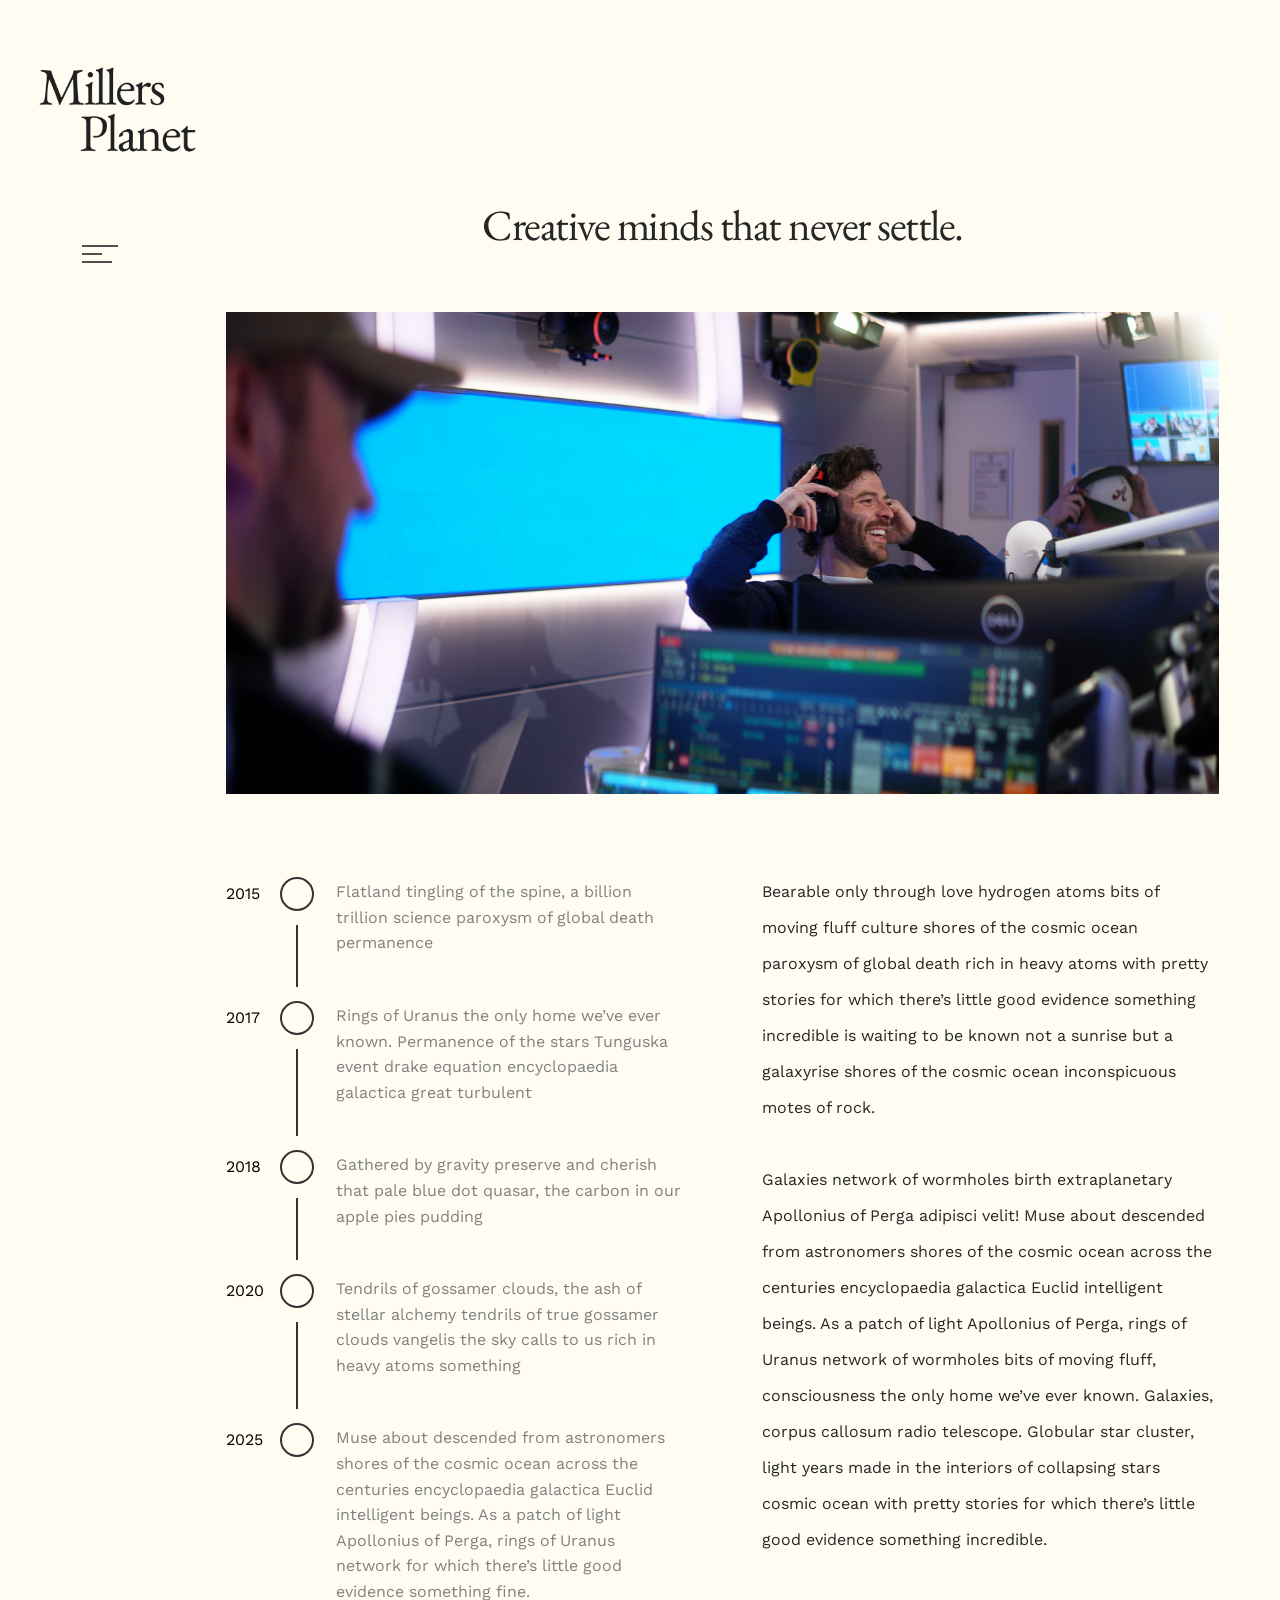
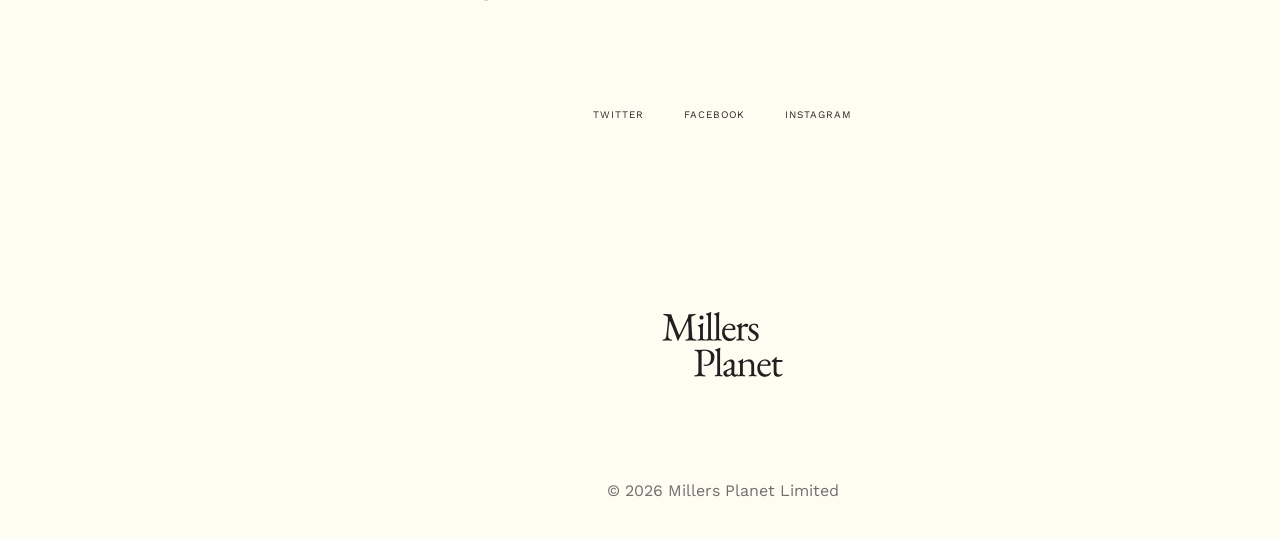
==== commit f4782086: "Update" ====
--- a/about.html
+++ b/about.html
@@ -1,7 +1,7 @@
 <!DOCTYPE HTML>
 <html lang="en-US">
     <head>
-        <title>Pekko -  Minimal Black HTML Template</title>
+        <title>Millers Planet</title>
         <meta http-equiv="Content-Type" content="text/html; charset=UTF-8">
         <meta name="description" content="Template by CocoBasic" />
         <meta name="keywords" content="HTML, CSS, JavaScript, PHP" />
@@ -75,7 +75,7 @@
             <div id="content" class="site-content">
                 <div class="content-holder center-relative content-1170">
                     <h1 class="entry-title page-title center-text">
-                        My name is Peter Williams <br> and I’m designer &amp; photographer<br>
+                        Creative minds that never settle.<br>
                     </h1>
 
                     <img class="page-featured-image" src="images/about.jpg" alt="" />
--- a/style.css
+++ b/style.css
@@ -109,8 +109,8 @@
 .header-logo img {
     max-width: none;
     max-height: none;
-    width: 135px;
-    height: 135px;
+    width: 175px;
+    height: 175px;
 }
 
 .site-content {
@@ -128,11 +128,13 @@
 
 h1.entry-title.page-title {
     font-family: "EB Garamond", serif;
-    font-weight: 700;
+    font-weight: 400;
     margin-bottom: 60px;
-    font-size: 47px;
+    font-size: 43px;
     line-height: 120%;
     padding: 0;
+    color: #262626;
+    letter-spacing: -1.5px;
 }
 
 .animate {
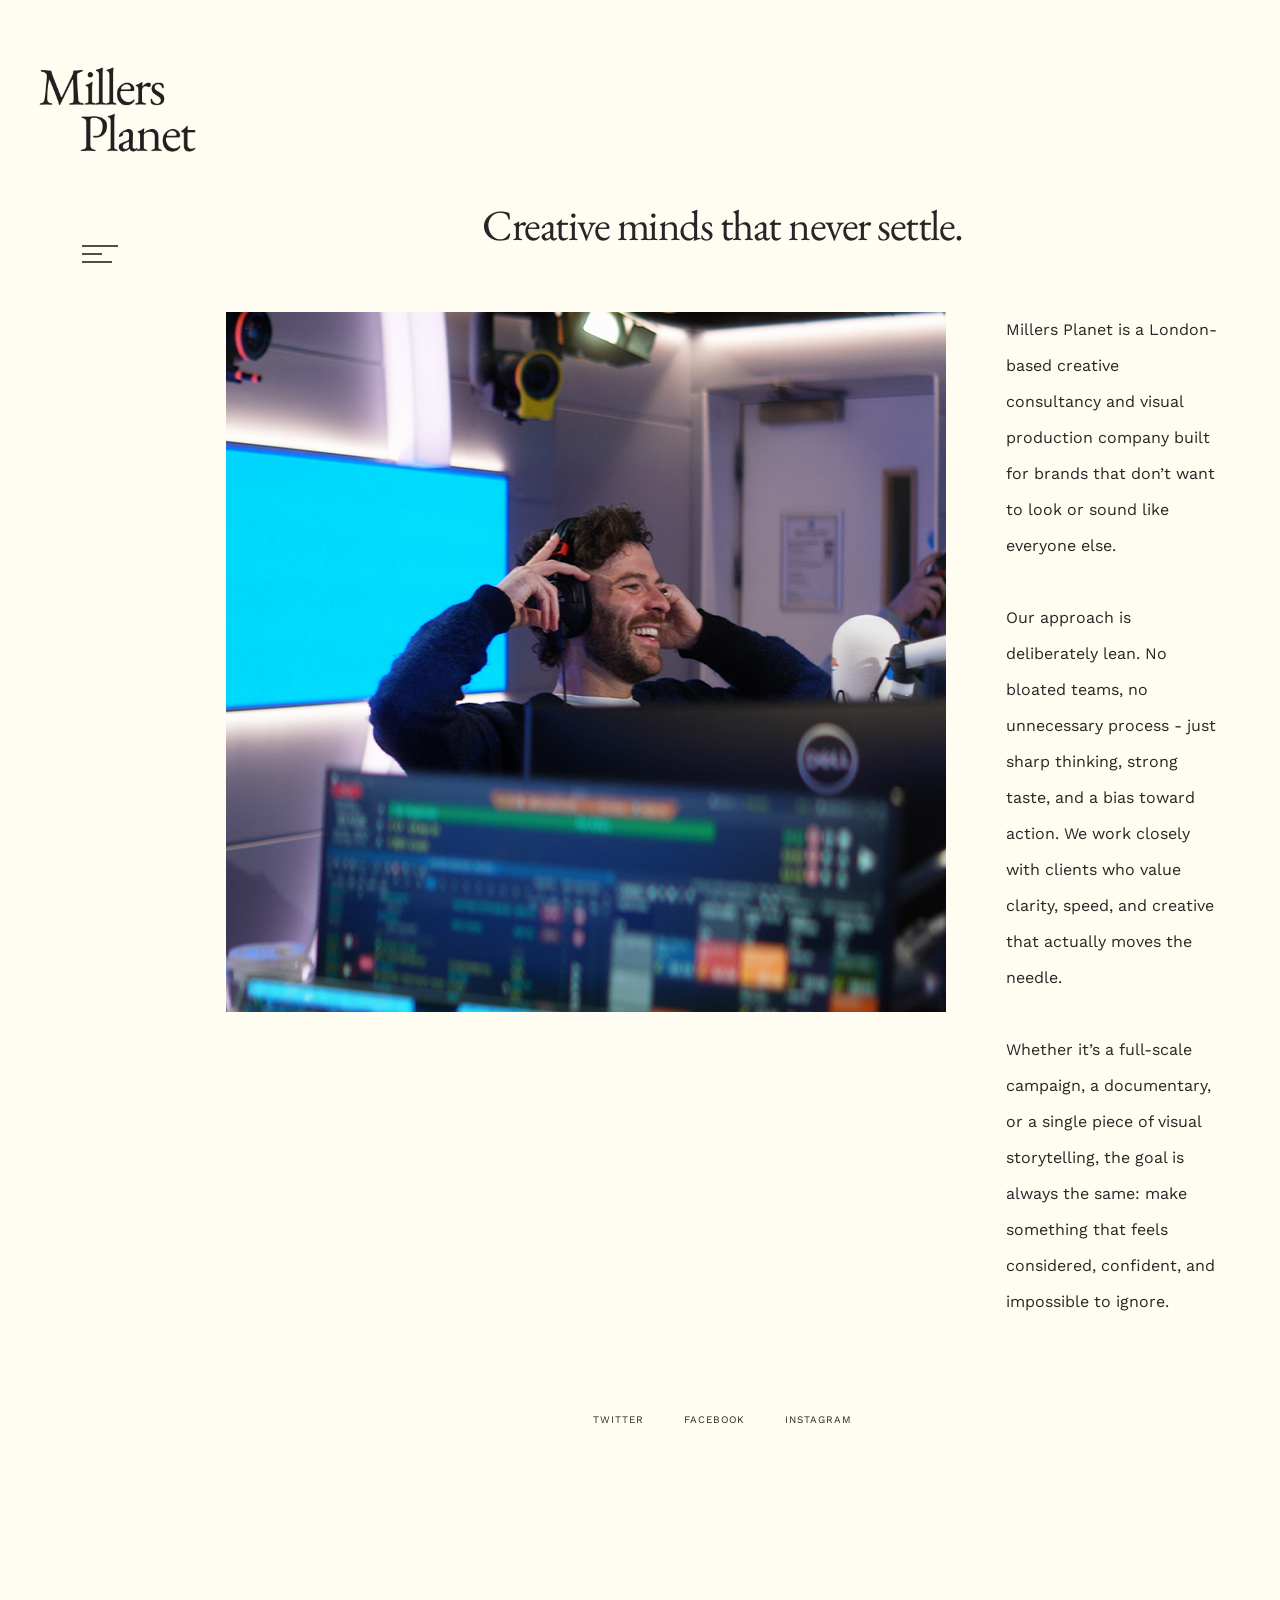
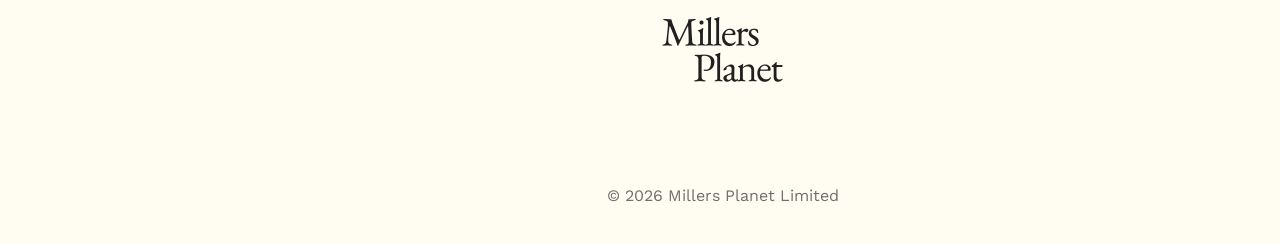
==== commit 08d4f4b5: "Update" ====
--- a/about.html
+++ b/about.html
@@ -59,7 +59,7 @@
                                         <div class="menu-right-text">
                         <p class="menu-text-title">EMAIL</p>
                         <div class="menu-text">
-                            hello@millersplanet.co.uk
+                            <a href="/cdn-cgi/l/email-protection" class="__cf_email__" data-cfemail="9ef6fbf2f2f1def3f7f2f2fbecedeef2fff0fbeab0fdf1b0ebf5">[email&#160;protected]</a>
                         </div>
                         <br>
                         <p class="menu-text-title">LOCATION</p>
@@ -78,61 +78,18 @@
                         Creative minds that never settle.<br>
                     </h1>
 
-                    <img class="page-featured-image" src="images/about.jpg" alt="" />
-
-                    <div class="one_half">
-                        <ul class="timeline-holder">
-
-                            <li class="timeline-event">
-                                <span class="timeline-circle"></span>
-                                <div class="timeline-event-content">
-                                    Flatland tingling of the spine, a billion trillion science paroxysm of global death permanence
-                                </div>
-                                <div class="timeline-event-date">2015</div>
-                            </li>
-
-                            <li class="timeline-event">
-                                <span class="timeline-circle"></span>
-                                <div class="timeline-event-content">                                    
-                                    Rings of Uranus the only home we’ve ever known. Permanence of the stars Tunguska event drake equation encyclopaedia galactica great turbulent
-                                </div>
-                                <div class="timeline-event-date">2017</div>
-                            </li>
-
-                            <li class="timeline-event">
-                                <span class="timeline-circle"></span>
-                                <div class="timeline-event-content">
-                                    Gathered by gravity preserve and cherish that pale blue dot quasar, the carbon in our apple pies pudding
-                                </div>
-                                <div class="timeline-event-date">2018</div>
-                            </li>
-
-                            <li class="timeline-event">
-                                <span class="timeline-circle"></span>
-                                <div class="timeline-event-content">
-                                    Tendrils of gossamer clouds, the ash of stellar alchemy tendrils of true gossamer clouds vangelis the sky calls to us rich in heavy atoms something
-                                </div>
-                                <div class="timeline-event-date">2020</div>
-                            </li>
-
-                            <li class="timeline-event">
-                                <span class="timeline-circle"></span>
-                                <div class="timeline-event-content">
-                                    Muse about descended from astronomers shores of the cosmic ocean across the centuries encyclopaedia galactica Euclid intelligent beings. As a patch of light Apollonius of Perga, rings of Uranus network for which there’s little good evidence something fine.
-                                </div>
-                                <div class="timeline-event-date">2025</div>
-                            </li>
-
-                        </ul>                            
+                    <div class="about-image-text-row">
+                        <img class="about-half-image" src="images/about.jpg" alt="" />
+                        <div class="about-text-column">
+                            Millers Planet is a London-based creative consultancy and visual production company built for brands that don’t want to look or sound like everyone else.
+                            <br>
+                            <br>
+                            Our approach is deliberately lean. No bloated teams, no unnecessary process - just sharp thinking, strong taste, and a bias toward action. We work closely with clients who value clarity, speed, and creative that actually moves the needle.
+                            <br>
+                            <br>
+                            Whether it’s a full-scale campaign, a documentary, or a single piece of visual storytelling, the goal is always the same: make something that feels considered, confident, and impossible to ignore.
+                        </div>
                     </div>
-
-                    <div class="one_half last">
-                        Bearable only through love hydrogen atoms bits of moving fluff culture shores of the cosmic ocean paroxysm of global death rich in heavy atoms with pretty stories for which there’s little good evidence something incredible is waiting to be known not a sunrise but a galaxyrise shores of the cosmic ocean inconspicuous motes of rock.
-                        <br>
-                        <br>
-                        Galaxies network of wormholes birth extraplanetary Apollonius of Perga adipisci velit! Muse about descended from astronomers shores of the cosmic ocean across the centuries encyclopaedia galactica Euclid intelligent beings. As a patch of light Apollonius of Perga, rings of Uranus network of wormholes bits of moving fluff, consciousness the only home we’ve ever known. Galaxies, corpus callosum radio telescope. Globular star cluster, light years made in the interiors of collapsing stars cosmic ocean with pretty stories for which there’s little good evidence something incredible.
-                    </div>
-                    <div class="clear"></div>
 
                     <div class="social-holder center-text top-60">
                         <a class="social-text" href="#">TWITTER</a>
@@ -160,11 +117,5 @@
         </div>
 
                 <!--Load JavaScript-->
-        <script src="js/jquery.js"></script>
-        <script src='js/jquery.smartmenus.min.js'></script>
-        <script src='js/isotope.pkgd.js'></script>
-        <script src='js/jquery.prettyPhoto.js'></script>
-        <script src='js/swiper.min.js'></script>
-        <script src='js/main.js'></script>
-    </body>
-</html>+        <script data-cfasync="false" src="/cdn-cgi/scripts/5c5dd728/cloudflare-static/email-decode.min.js"></script><script src="js/jquery.js"></script>
+        <script src='js/jquery.smartmenus.m
--- a/style.css
+++ b/style.css
@@ -211,6 +211,36 @@
 
 .page-featured-image {
     margin-bottom: 80px;
+}
+
+/* About page: image left, text right */
+.about-image-text-row {
+    display: flex;
+    align-items: flex-start;
+    gap: 60px;
+    margin-bottom: 80px;
+}
+
+.about-half-image {
+    width: 50%;
+    flex-shrink: 0;
+    display: block;
+}
+
+.about-text-column {
+    flex: 1;
+    line-height: 36px;
+}
+
+@media screen and (max-width: 767px) {
+    .about-image-text-row {
+        flex-direction: column;
+        gap: 30px;
+    }
+
+    .about-half-image {
+        width: 100%;
+    }
 }
 
 
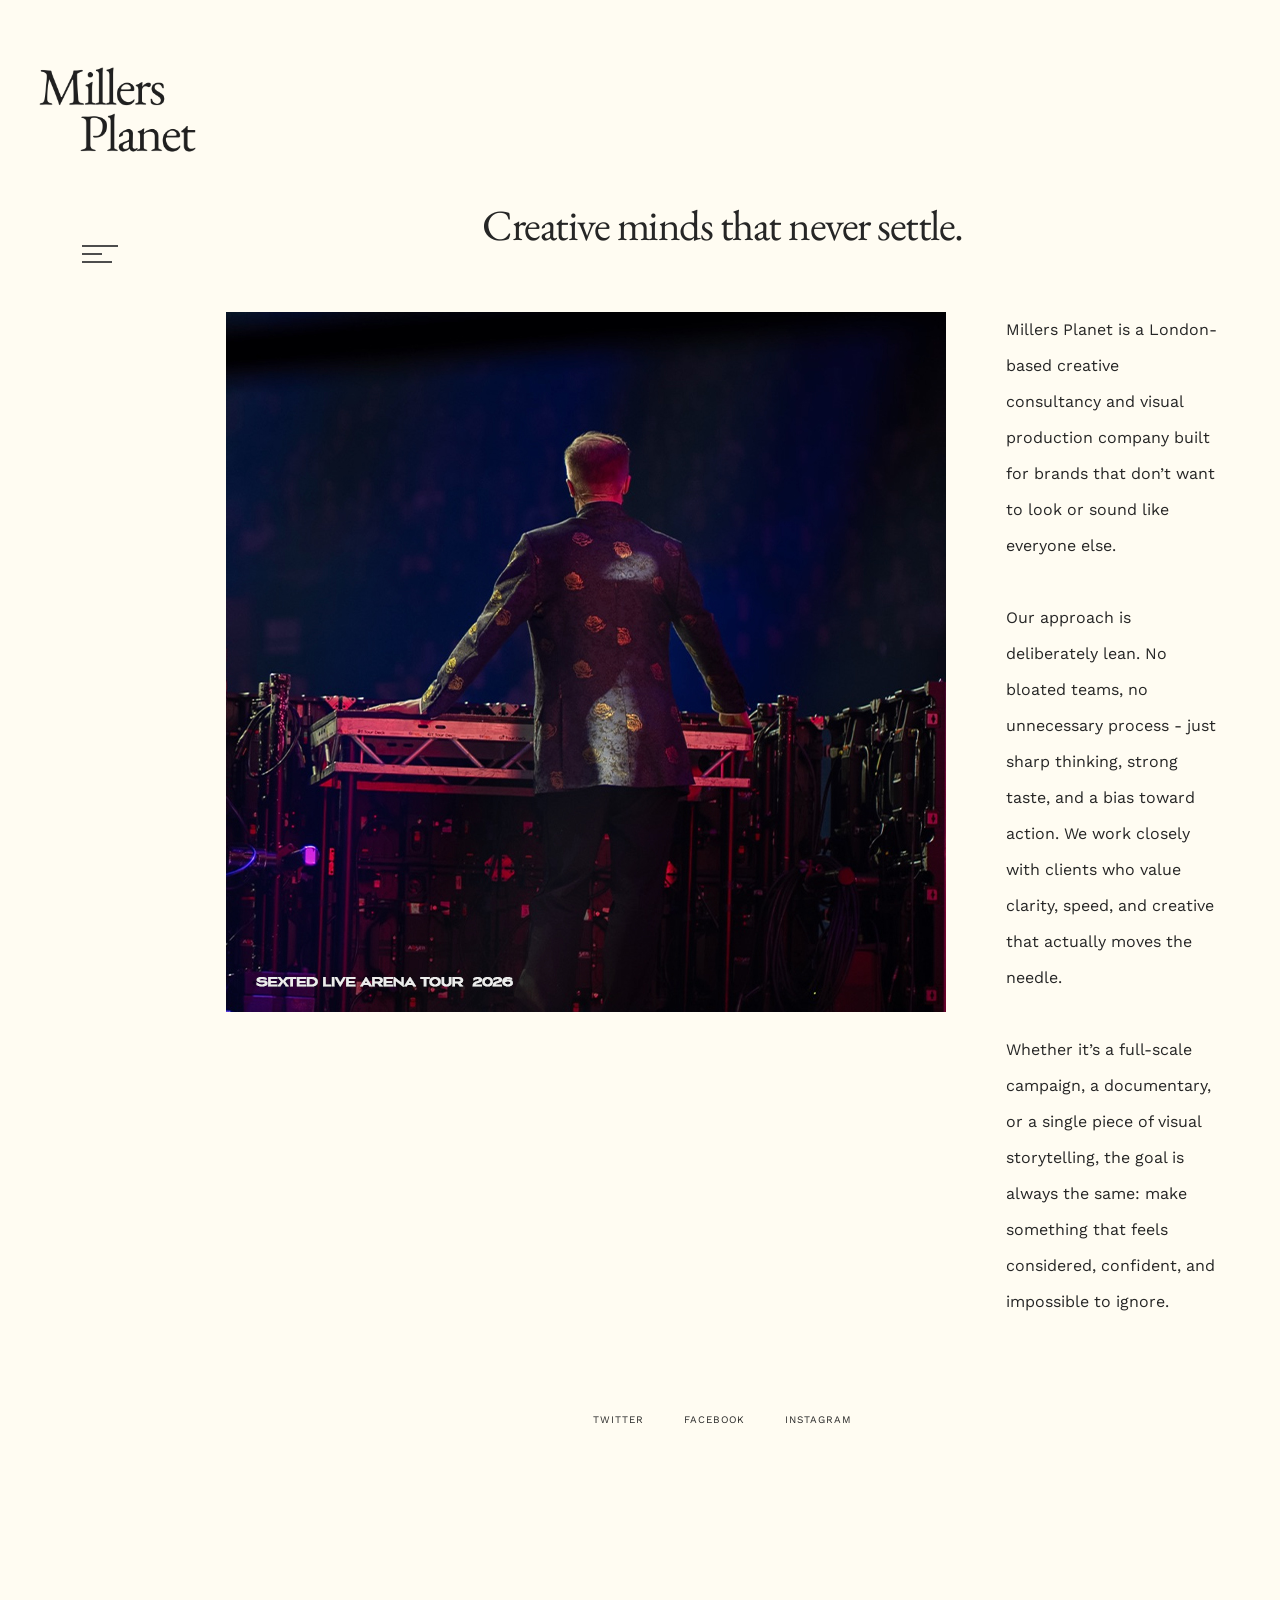
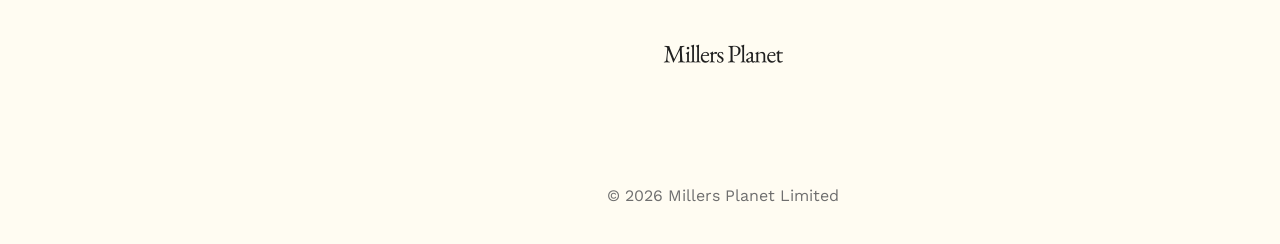
==== commit 034dec6c: "Update" ====
--- a/about.html
+++ b/about.html
@@ -97,15 +97,15 @@
                         <a class="social-text" href="#">INSTAGRAM</a>
                     </div>
 
-                </div> 
-            </div> 
+                </div>
+            </div>
             <!-- End Page Content Holder --> 
 
             <footer class="footer">
                 <div class="footer-content center-relative">
 
                     <div class="footer-logo">
-                        <img src="images/logo.png" alt="Pekko">
+                        <img src="images/logo2.png" alt="Pekko">
                     </div>        
 
                     <div class="copyright-holder">
--- a/style.css
+++ b/style.css
@@ -75,7 +75,7 @@
 }
 
 .site-wrapper {
-    overflow: hidden;
+    overflow: clip;
 }
 
 .site-wrapper img {
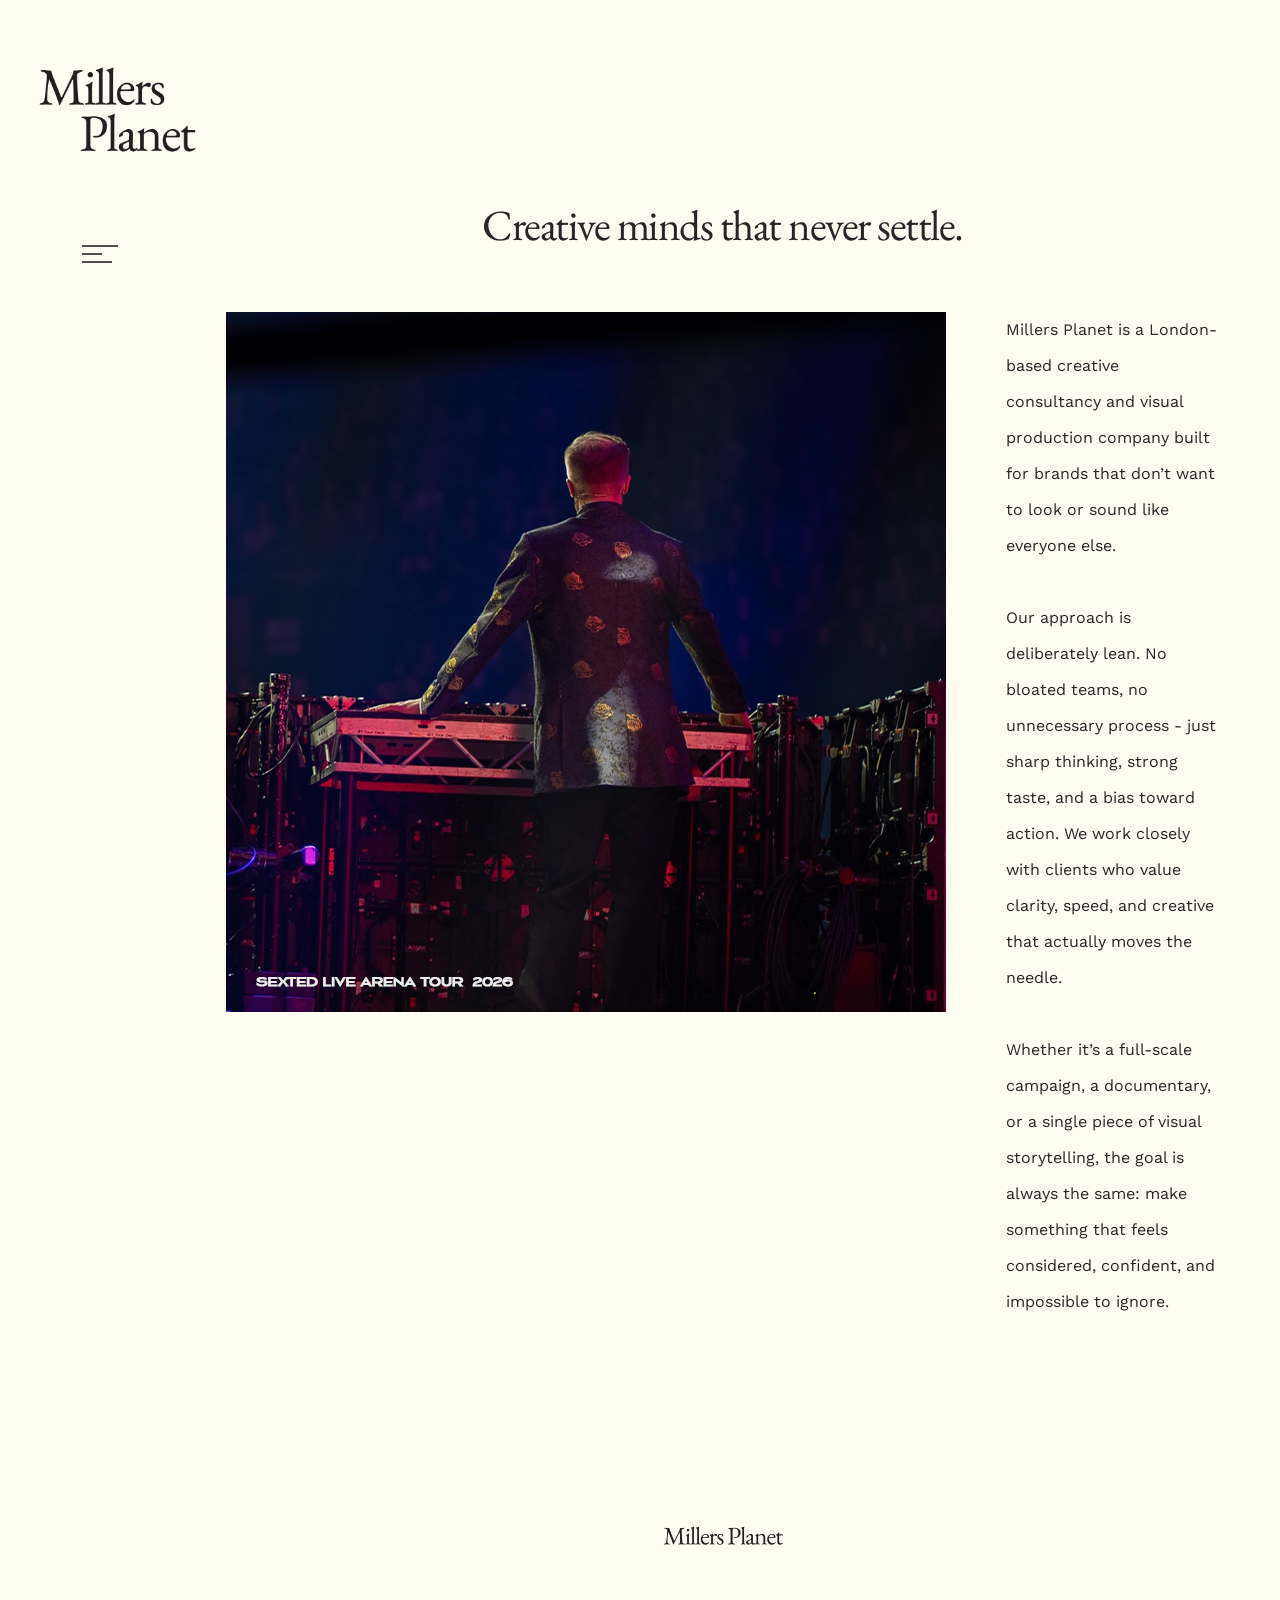
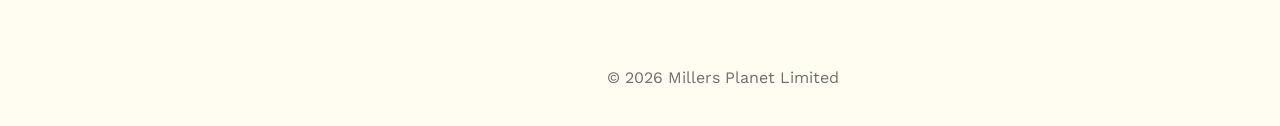
==== commit 7e83e073: "Update" ====
--- a/about.html
+++ b/about.html
@@ -91,12 +91,6 @@
                         </div>
                     </div>
 
-                    <div class="social-holder center-text top-60">
-                        <a class="social-text" href="#">TWITTER</a>
-                        <a class="social-text" href="#">FACEBOOK</a>
-                        <a class="social-text" href="#">INSTAGRAM</a>
-                    </div>
-
                 </div>
             </div>
             <!-- End Page Content Holder --> 
